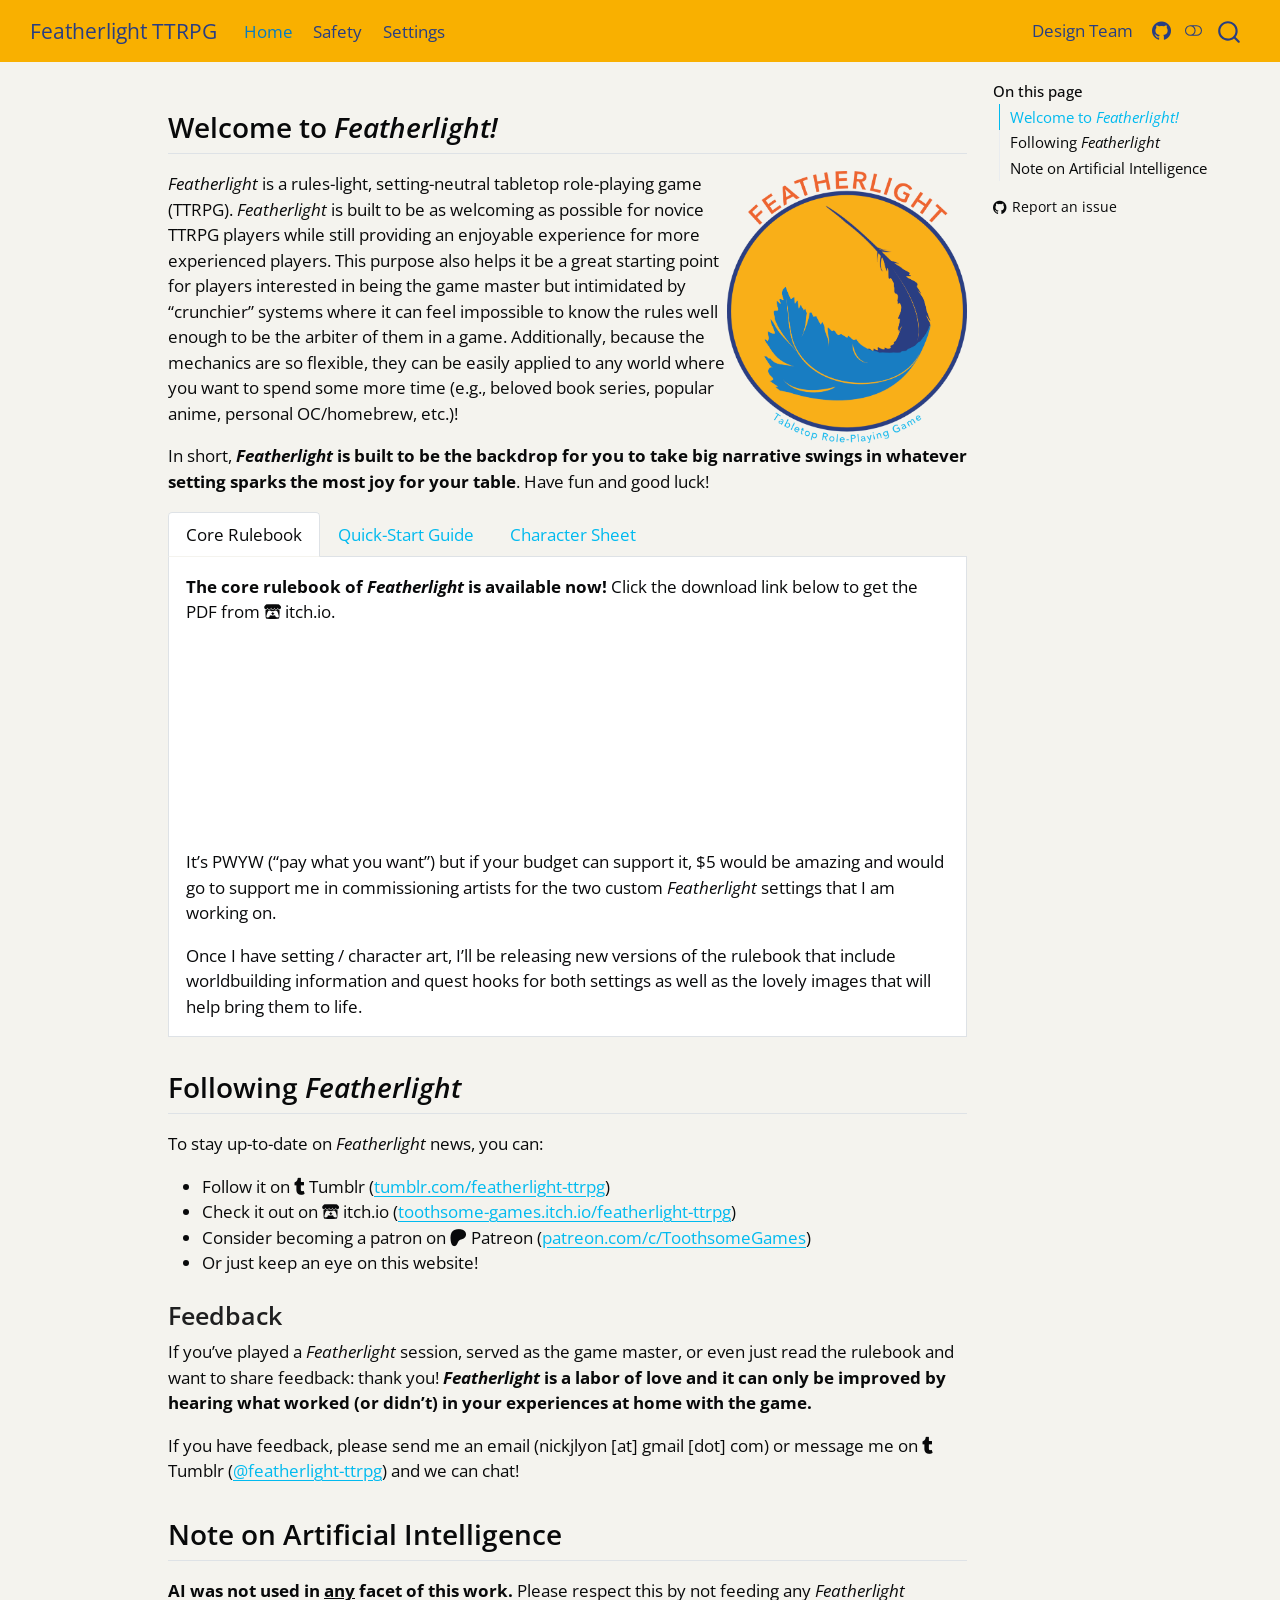
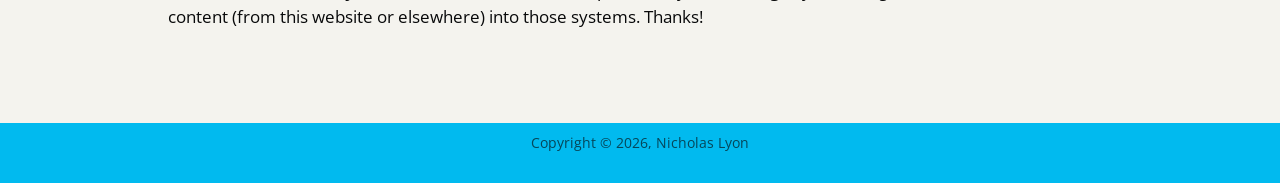
==== index.html @ b941f2b7 "Built site for gh-pages" ====
<!DOCTYPE html>
<html xmlns="http://www.w3.org/1999/xhtml" lang="en" xml:lang="en"><head>

<meta charset="utf-8">
<meta name="generator" content="quarto-1.9.37">

<meta name="viewport" content="width=device-width, initial-scale=1.0, user-scalable=yes">


<title>Featherlight TTRPG</title>
<style>
/* Default styles provided by pandoc.
** See https://pandoc.org/MANUAL.html#variables-for-html for config info.
*/
code{white-space: pre-wrap;}
span.smallcaps{font-variant: small-caps;}
div.columns{display: flex; gap: min(4vw, 1.5em);}
div.column{flex: auto; overflow-x: auto;}
div.hanging-indent{margin-left: 1.5em; text-indent: -1.5em;}
ul.task-list{list-style: none;}
ul.task-list li input[type="checkbox"] {
  width: 0.8em;
  margin: 0 0.8em 0.2em -1em; /* quarto-specific, see https://github.com/quarto-dev/quarto-cli/issues/4556 */ 
  vertical-align: middle;
}
</style>


<script src="site_libs/quarto-nav/quarto-nav.js"></script>
<script src="site_libs/quarto-nav/headroom.min.js"></script>
<script src="site_libs/clipboard/clipboard.min.js"></script>
<script src="site_libs/quarto-search/autocomplete.umd.js"></script>
<script src="site_libs/quarto-search/fuse.min.js"></script>
<script src="site_libs/quarto-search/quarto-search.js"></script>
<meta name="quarto:offset" content="./">
<link href="./images/logo_featherlight.png" rel="icon" type="image/png">
<script src="site_libs/quarto-html/quarto.js" type="module"></script>
<script src="site_libs/quarto-html/tabsets/tabsets.js" type="module"></script>
<script src="site_libs/quarto-html/popper.min.js"></script>
<script src="site_libs/quarto-html/tippy.umd.min.js"></script>
<script src="site_libs/quarto-html/anchor.min.js"></script>
<link href="site_libs/quarto-html/tippy.css" rel="stylesheet">
<link href="site_libs/quarto-html/quarto-syntax-highlighting-7f8f88aac4f3542376d5c11b86a4c14d.css" rel="stylesheet" class="quarto-color-scheme" id="quarto-text-highlighting-styles">
<link href="site_libs/quarto-html/quarto-syntax-highlighting-dark-d0ae9245876894da5ac7e18953ecc5cc.css" rel="stylesheet" class="quarto-color-scheme quarto-color-alternate" id="quarto-text-highlighting-styles">
<link href="site_libs/quarto-html/quarto-syntax-highlighting-7f8f88aac4f3542376d5c11b86a4c14d.css" rel="stylesheet" class="quarto-color-scheme-extra" id="quarto-text-highlighting-styles">
<script src="site_libs/bootstrap/bootstrap.min.js"></script>
<link href="site_libs/bootstrap/bootstrap-icons.css" rel="stylesheet">
<link href="site_libs/bootstrap/bootstrap-5a0710c5af94c091320d4d9fd3ab3e43.min.css" rel="stylesheet" append-hash="true" class="quarto-color-scheme" id="quarto-bootstrap" data-mode="light">
<link href="site_libs/bootstrap/bootstrap-dark-fc0821d8bf206d04e2e435b37a34f23f.min.css" rel="stylesheet" append-hash="true" class="quarto-color-scheme quarto-color-alternate" id="quarto-bootstrap" data-mode="dark">
<link href="site_libs/bootstrap/bootstrap-5a0710c5af94c091320d4d9fd3ab3e43.min.css" rel="stylesheet" append-hash="true" class="quarto-color-scheme-extra" id="quarto-bootstrap" data-mode="light">
<link href="site_libs/quarto-contrib/fontawesome6-1.2.0/all.min.css" rel="stylesheet">
<link href="site_libs/quarto-contrib/fontawesome6-1.2.0/latex-fontsize.css" rel="stylesheet">
<script id="quarto-search-options" type="application/json">{
  "location": "navbar",
  "copy-button": false,
  "collapse-after": 3,
  "panel-placement": "end",
  "type": "overlay",
  "limit": 50,
  "keyboard-shortcut": [
    "f",
    "/",
    "s"
  ],
  "show-item-context": false,
  "language": {
    "search-no-results-text": "No results",
    "search-matching-documents-text": "matching documents",
    "search-copy-link-title": "Copy link to search",
    "search-hide-matches-text": "Hide additional matches",
    "search-more-match-text": "more match in this document",
    "search-more-matches-text": "more matches in this document",
    "search-clear-button-title": "Clear",
    "search-text-placeholder": "",
    "search-detached-cancel-button-title": "Cancel",
    "search-submit-button-title": "Submit",
    "search-label": "Search"
  }
}</script>


</head>

<body class="nav-fixed quarto-light"><script id="quarto-html-before-body" type="application/javascript">
    const toggleBodyColorMode = (bsSheetEl) => {
      const mode = bsSheetEl.getAttribute("data-mode");
      const bodyEl = window.document.querySelector("body");
      if (mode === "dark") {
        bodyEl.classList.add("quarto-dark");
        bodyEl.classList.remove("quarto-light");
      } else {
        bodyEl.classList.add("quarto-light");
        bodyEl.classList.remove("quarto-dark");
      }
    }
    const toggleBodyColorPrimary = () => {
      const bsSheetEl = window.document.querySelector("link#quarto-bootstrap:not([rel=disabled-stylesheet])");
      if (bsSheetEl) {
        toggleBodyColorMode(bsSheetEl);
      }
    }
    const setColorSchemeToggle = (alternate) => {
      const toggles = window.document.querySelectorAll('.quarto-color-scheme-toggle');
      for (let i=0; i < toggles.length; i++) {
        const toggle = toggles[i];
        if (toggle) {
          if (alternate) {
            toggle.classList.add("alternate");
          } else {
            toggle.classList.remove("alternate");
          }
        }
      }
    };
    const toggleColorMode = (alternate) => {
      // Switch the stylesheets
      const primaryStylesheets = window.document.querySelectorAll('link.quarto-color-scheme:not(.quarto-color-alternate)');
      const alternateStylesheets = window.document.querySelectorAll('link.quarto-color-scheme.quarto-color-alternate');
      manageTransitions('#quarto-margin-sidebar .nav-link', false);
      if (alternate) {
        // note: dark is layered on light, we don't disable primary!
        enableStylesheet(alternateStylesheets);
        for (const sheetNode of alternateStylesheets) {
          if (sheetNode.id === "quarto-bootstrap") {
            toggleBodyColorMode(sheetNode);
          }
        }
      } else {
        disableStylesheet(alternateStylesheets);
        enableStylesheet(primaryStylesheets)
        toggleBodyColorPrimary();
      }
      manageTransitions('#quarto-margin-sidebar .nav-link', true);
      // Switch the toggles
      setColorSchemeToggle(alternate)
      // Hack to workaround the fact that safari doesn't
      // properly recolor the scrollbar when toggling (#1455)
      if (navigator.userAgent.indexOf('Safari') > 0 && navigator.userAgent.indexOf('Chrome') == -1) {
        manageTransitions("body", false);
        window.scrollTo(0, 1);
        setTimeout(() => {
          window.scrollTo(0, 0);
          manageTransitions("body", true);
        }, 40);
      }
    }
    const disableStylesheet = (stylesheets) => {
      for (let i=0; i < stylesheets.length; i++) {
        const stylesheet = stylesheets[i];
        stylesheet.rel = 'disabled-stylesheet';
      }
    }
    const enableStylesheet = (stylesheets) => {
      for (let i=0; i < stylesheets.length; i++) {
        const stylesheet = stylesheets[i];
        if(stylesheet.rel !== 'stylesheet') { // for Chrome, which will still FOUC without this check
          stylesheet.rel = 'stylesheet';
        }
      }
    }
    const manageTransitions = (selector, allowTransitions) => {
      const els = window.document.querySelectorAll(selector);
      for (let i=0; i < els.length; i++) {
        const el = els[i];
        if (allowTransitions) {
          el.classList.remove('notransition');
        } else {
          el.classList.add('notransition');
        }
      }
    }
    const isFileUrl = () => {
      return window.location.protocol === 'file:';
    }
    const hasAlternateSentinel = () => {
      let styleSentinel = getColorSchemeSentinel();
      if (styleSentinel !== null) {
        return styleSentinel === "alternate";
      } else {
        return false;
      }
    }
    const setStyleSentinel = (alternate) => {
      const value = alternate ? "alternate" : "default";
      if (!isFileUrl()) {
        window.localStorage.setItem("quarto-color-scheme", value);
      } else {
        localAlternateSentinel = value;
      }
    }
    const getColorSchemeSentinel = () => {
      if (!isFileUrl()) {
        const storageValue = window.localStorage.getItem("quarto-color-scheme");
        return storageValue != null ? storageValue : localAlternateSentinel;
      } else {
        return localAlternateSentinel;
      }
    }
    const toggleGiscusIfUsed = (isAlternate, darkModeDefault) => {
      const baseTheme = document.querySelector('#giscus-base-theme')?.value ?? 'light';
      const alternateTheme = document.querySelector('#giscus-alt-theme')?.value ?? 'dark';
      let newTheme = '';
      if(authorPrefersDark) {
        newTheme = isAlternate ? baseTheme : alternateTheme;
      } else {
        newTheme = isAlternate ? alternateTheme : baseTheme;
      }
      const changeGiscusTheme = () => {
        // From: https://github.com/giscus/giscus/issues/336
        const sendMessage = (message) => {
          const iframe = document.querySelector('iframe.giscus-frame');
          if (!iframe) return;
          iframe.contentWindow.postMessage({ giscus: message }, 'https://giscus.app');
        }
        sendMessage({
          setConfig: {
            theme: newTheme
          }
        });
      }
      const isGiscussLoaded = window.document.querySelector('iframe.giscus-frame') !== null;
      if (isGiscussLoaded) {
        changeGiscusTheme();
      }
    };
    const authorPrefersDark = false;
    const darkModeDefault = authorPrefersDark;
      document.querySelector('link#quarto-text-highlighting-styles.quarto-color-scheme-extra').rel = 'disabled-stylesheet';
      document.querySelector('link#quarto-bootstrap.quarto-color-scheme-extra').rel = 'disabled-stylesheet';
    let localAlternateSentinel = darkModeDefault ? 'alternate' : 'default';
    // Dark / light mode switch
    window.quartoToggleColorScheme = () => {
      // Read the current dark / light value
      let toAlternate = !hasAlternateSentinel();
      toggleColorMode(toAlternate);
      setStyleSentinel(toAlternate);
      toggleGiscusIfUsed(toAlternate, darkModeDefault);
      window.dispatchEvent(new Event('resize'));
    };
    // Switch to dark mode if need be
    if (hasAlternateSentinel()) {
      toggleColorMode(true);
    } else {
      toggleColorMode(false);
    }
  </script>

<div id="quarto-search-results"></div>
  <header id="quarto-header" class="headroom fixed-top">
    <nav class="navbar navbar-expand-lg " data-bs-theme="dark">
      <div class="navbar-container container-fluid">
      <div class="navbar-brand-container mx-auto">
    <a class="navbar-brand" href="./index.html">
    <span class="navbar-title">Featherlight TTRPG</span>
    </a>
  </div>
            <div id="quarto-search" class="" title="Search"></div>
          <button class="navbar-toggler" type="button" data-bs-toggle="collapse" data-bs-target="#navbarCollapse" aria-controls="navbarCollapse" role="menu" aria-expanded="false" aria-label="Toggle navigation" onclick="if (window.quartoToggleHeadroom) { window.quartoToggleHeadroom(); }">
  <span class="navbar-toggler-icon"></span>
</button>
          <div class="collapse navbar-collapse" id="navbarCollapse">
            <ul class="navbar-nav navbar-nav-scroll me-auto">
  <li class="nav-item">
    <a class="nav-link active" href="./index.html" aria-current="page"> 
<span class="menu-text">Home</span></a>
  </li>  
  <li class="nav-item">
    <a class="nav-link" href="./safety.html"> 
<span class="menu-text">Safety</span></a>
  </li>  
  <li class="nav-item">
    <a class="nav-link" href="./settings.html"> 
<span class="menu-text">Settings</span></a>
  </li>  
</ul>
            <ul class="navbar-nav navbar-nav-scroll ms-auto">
  <li class="nav-item">
    <a class="nav-link" href="./design-team.html"> 
<span class="menu-text">Design Team</span></a>
  </li>  
  <li class="nav-item compact">
    <a class="nav-link" href="https://github.com/toothsome-games/featherlight-ttrpg"> <i class="bi bi-github" role="img">
</i> 
<span class="menu-text"></span></a>
  </li>  
</ul>
          </div> <!-- /navcollapse -->
            <div class="quarto-navbar-tools">
  <a href="" class="quarto-color-scheme-toggle quarto-navigation-tool  px-1" onclick="window.quartoToggleColorScheme(); return false;" title="Toggle dark mode"><i class="bi"></i></a>
</div>
      </div> <!-- /container-fluid -->
    </nav>
</header>
<!-- content -->
<div id="quarto-content" class="quarto-container page-columns page-rows-contents page-layout-article page-navbar">
<!-- sidebar -->
<!-- margin-sidebar -->
    <div id="quarto-margin-sidebar" class="sidebar margin-sidebar">
        <nav id="TOC" role="doc-toc" class="toc-active">
    <h2 id="toc-title">On this page</h2>
   
  <ul>
  <li><a href="#welcome-to-featherlight" id="toc-welcome-to-featherlight" class="nav-link active" data-scroll-target="#welcome-to-featherlight">Welcome to <em>Featherlight!</em></a></li>
  <li><a href="#following-featherlight" id="toc-following-featherlight" class="nav-link" data-scroll-target="#following-featherlight">Following <em>Featherlight</em></a>
  <ul class="collapse">
  <li><a href="#feedback" id="toc-feedback" class="nav-link" data-scroll-target="#feedback">Feedback</a></li>
  </ul></li>
  <li><a href="#note-on-artificial-intelligence" id="toc-note-on-artificial-intelligence" class="nav-link" data-scroll-target="#note-on-artificial-intelligence">Note on Artificial Intelligence</a></li>
  </ul>
<div class="toc-actions"><ul><li><a href="https://github.com/toothsome-games/featherlight-ttrpg/issues/new" class="toc-action"><i class="bi bi-github"></i>Report an issue</a></li></ul></div></nav>
    </div>
<!-- main -->
<main class="content" id="quarto-document-content"><header id="title-block-header" class="quarto-title-block"></header>





<section id="welcome-to-featherlight" class="level2">
<h2 class="anchored" data-anchor-id="welcome-to-featherlight">Welcome to <em>Featherlight!</em></h2>
<p><img src="images/logo_featherlight-text.png" alt="Featherlight logo--a stylized blue feather on an orange background" width="30%" align="right"></p>
<p><em>Featherlight</em> is a rules-light, setting-neutral tabletop role-playing game (TTRPG). <em>Featherlight</em> is built to be as welcoming as possible for novice TTRPG players while still providing an enjoyable experience for more experienced players. This purpose also helps it be a great starting point for players interested in being the game master but intimidated by “crunchier” systems where it can feel impossible to know the rules well enough to be the arbiter of them in a game. Additionally, because the mechanics are so flexible, they can be easily applied to any world where you want to spend some more time (e.g., beloved book series, popular anime, personal OC/homebrew, etc.)!</p>
<p>In short, <strong><em>Featherlight</em> is built to be the backdrop for you to take big narrative swings in whatever setting sparks the most joy for your table</strong>. Have fun and good luck!</p>
<div class="tabset-margin-container"></div><div class="panel-tabset">
<ul class="nav nav-tabs" role="tablist"><li class="nav-item" role="presentation"><a class="nav-link active" id="tabset-1-1-tab" data-bs-toggle="tab" data-bs-target="#tabset-1-1" role="tab" aria-controls="tabset-1-1" aria-selected="true" href="">Core Rulebook</a></li><li class="nav-item" role="presentation"><a class="nav-link" id="tabset-1-2-tab" data-bs-toggle="tab" data-bs-target="#tabset-1-2" role="tab" aria-controls="tabset-1-2" aria-selected="false" href="">Quick-Start Guide</a></li><li class="nav-item" role="presentation"><a class="nav-link" id="tabset-1-3-tab" data-bs-toggle="tab" data-bs-target="#tabset-1-3" role="tab" aria-controls="tabset-1-3" aria-selected="false" href="">Character Sheet</a></li></ul>
<div class="tab-content">
<div id="tabset-1-1" class="tab-pane active" role="tabpanel" aria-labelledby="tabset-1-1-tab">
<p><strong>The core rulebook of <em>Featherlight</em> is available now!</strong> Click the download link below to get the PDF from <i class="fa-brands fa-itch-io" aria-label="itch-io"></i> itch.io.</p>
<p align="center">
<iframe frameborder="0" src="https://itch.io/embed/3873197?linkback=true&amp;link_color=077DC2&amp;border_color=283E82" width="600" height="167">
<a href="https://toothsome-games.itch.io/featherlight-ttrpg">Featherlight Rulebook by Toothsome Games</a>
</iframe>
</p>
<p>It’s PWYW (“pay what you want”) but if your budget can support it, $5 would be amazing and would go to support me in commissioning artists for the two custom <em>Featherlight</em> settings that I am working on.</p>
<p>Once I have setting / character art, I’ll be releasing new versions of the rulebook that include worldbuilding information and quest hooks for both settings as well as the lovely images that will help bring them to life.</p>
</div>
<div id="tabset-1-2" class="tab-pane" role="tabpanel" aria-labelledby="tabset-1-2-tab">
<p>A one-page, ‘quick-start’ guide to Featherlight is also available on <i class="fa-brands fa-itch-io" aria-label="itch-io"></i> itch.io. Check it out for an at-a-glance overview of the fundamental mechanics of Featherlight!</p>
<p align="center">
<iframe frameborder="0" src="https://itch.io/embed/4561528?linkback=true&amp;link_color=077DC2&amp;border_color=283E82" width="600" height="167">
<a href="https://toothsome-games.itch.io/featherlight-quickstart">Featherlight Quick-Start Guide by Toothsome Games</a>
</iframe>
</p>
<p>Just like the rulebook, this guide is PWYW, but if you can afford $2, that would be awesome and–again, just like the rulebook–would go to support the art I’m commissioning for custom Featherlight settings and quest hooks.</p>
<p>If you like what you see in this guide, consider checking out the full rulebook for useful graphics, more description, and tips for those interested in running a Featherlight game at their table!</p>
</div>
<div id="tabset-1-3" class="tab-pane" role="tabpanel" aria-labelledby="tabset-1-3-tab">
<p>You can use any piece of scratch paper as a character sheet for <em>Featherlight</em> but if you’d prefer a more formal character sheet, download one <a href="https://github.com/toothsome-games/featherlight-ttrpg/blob/main/resources/featherlight_character-sheet.png">here</a>. The download icon (<i class="fa-solid fa-download" aria-label="download"></i>) is just above the top right corner of the image.</p>
<p>If you print this at home, do two sheets per standard piece of paper because the sheet is designed to be the size of a postcard (4x6”) so two should fit nicely on a 8.5x11” piece of paper.</p>
</div>
</div>
</div>
</section>
<section id="following-featherlight" class="level2">
<h2 class="anchored" data-anchor-id="following-featherlight">Following <em>Featherlight</em></h2>
<p>To stay up-to-date on <em>Featherlight</em> news, you can:</p>
<ul>
<li>Follow it on <i class="fa-brands fa-tumblr" aria-label="tumblr"></i> Tumblr (<a href="https://www.tumblr.com/featherlight-ttrpg">tumblr.com/featherlight-ttrpg</a>)</li>
<li>Check it out on <i class="fa-brands fa-itch-io" aria-label="itch-io"></i> itch.io (<a href="https://toothsome-games.itch.io/featherlight-ttrpg">toothsome-games.itch.io/featherlight-ttrpg</a>)</li>
<li>Consider becoming a patron on <i class="fa-brands fa-patreon" aria-label="patreon"></i> Patreon (<a href="https://www.patreon.com/c/ToothsomeGames">patreon.com/c/ToothsomeGames</a>)</li>
<li>Or just keep an eye on this website!</li>
</ul>
<section id="feedback" class="level3">
<h3 class="anchored" data-anchor-id="feedback">Feedback</h3>
<p>If you’ve played a <em>Featherlight</em> session, served as the game master, or even just read the rulebook and want to share feedback: thank you! <strong><em>Featherlight</em> is a labor of love and it can only be improved by hearing what worked (or didn’t) in your experiences at home with the game.</strong></p>
<p>If you have feedback, please send me an email (nickjlyon [at] gmail [dot] com) or message me on <i class="fa-brands fa-tumblr" aria-label="tumblr"></i> Tumblr (<a href="https://www.tumblr.com/featherlight-ttrpg">@featherlight-ttrpg</a>) and we can chat!</p>
</section>
</section>
<section id="note-on-artificial-intelligence" class="level2">
<h2 class="anchored" data-anchor-id="note-on-artificial-intelligence">Note on Artificial Intelligence</h2>
<p><strong>AI was not used in <u>any</u> facet of this work.</strong> Please respect this by not feeding any <em>Featherlight</em> content (from this website or elsewhere) into those systems. Thanks!</p>


</section>

</main> <!-- /main -->
<script id="quarto-html-after-body" type="application/javascript">
  window.document.addEventListener("DOMContentLoaded", function (event) {
    // Ensure there is a toggle, if there isn't float one in the top right
    if (window.document.querySelector('.quarto-color-scheme-toggle') === null) {
      const a = window.document.createElement('a');
      a.classList.add('top-right');
      a.classList.add('quarto-color-scheme-toggle');
      a.href = "";
      a.onclick = function() { try { window.quartoToggleColorScheme(); } catch {} return false; };
      const i = window.document.createElement("i");
      i.classList.add('bi');
      a.appendChild(i);
      window.document.body.appendChild(a);
    }
    setColorSchemeToggle(hasAlternateSentinel())
    const icon = "";
    const anchorJS = new window.AnchorJS();
    anchorJS.options = {
      placement: 'right',
      icon: icon
    };
    anchorJS.add('.anchored');
    const isCodeAnnotation = (el) => {
      for (const clz of el.classList) {
        if (clz.startsWith('code-annotation-')) {                     
          return true;
        }
      }
      return false;
    }
    const onCopySuccess = function(e) {
      // button target
      const button = e.trigger;
      // don't keep focus
      button.blur();
      // flash "checked"
      button.classList.add('code-copy-button-checked');
      var currentTitle = button.getAttribute("title");
      button.setAttribute("title", "Copied!");
      let tooltip;
      if (window.bootstrap) {
        button.setAttribute("data-bs-toggle", "tooltip");
        button.setAttribute("data-bs-placement", "left");
        button.setAttribute("data-bs-title", "Copied!");
        tooltip = new bootstrap.Tooltip(button, 
          { trigger: "manual", 
            customClass: "code-copy-button-tooltip",
            offset: [0, -8]});
        tooltip.show();    
      }
      setTimeout(function() {
        if (tooltip) {
          tooltip.hide();
          button.removeAttribute("data-bs-title");
          button.removeAttribute("data-bs-toggle");
          button.removeAttribute("data-bs-placement");
        }
        button.setAttribute("title", currentTitle);
        button.classList.remove('code-copy-button-checked');
      }, 1000);
      // clear code selection
      e.clearSelection();
    }
    const getTextToCopy = function(trigger) {
      const outerScaffold = trigger.parentElement.cloneNode(true);
      const codeEl = outerScaffold.querySelector('code');
      for (const childEl of codeEl.children) {
        if (isCodeAnnotation(childEl)) {
          childEl.remove();
        }
      }
      return codeEl.innerText;
    }
    const clipboard = new window.ClipboardJS('.code-copy-button:not([data-in-quarto-modal])', {
      text: getTextToCopy
    });
    clipboard.on('success', onCopySuccess);
    if (window.document.getElementById('quarto-embedded-source-code-modal')) {
      const clipboardModal = new window.ClipboardJS('.code-copy-button[data-in-quarto-modal]', {
        text: getTextToCopy,
        container: window.document.getElementById('quarto-embedded-source-code-modal')
      });
      clipboardModal.on('success', onCopySuccess);
    }
      var localhostRegex = new RegExp(/^(?:http|https):\/\/localhost\:?[0-9]*\//);
      var mailtoRegex = new RegExp(/^mailto:/);
        var filterRegex = new RegExp("https:\/\/toothsome-games\.github\.io\/featherlight-ttrpg\/");
      var isInternal = (href) => {
          return filterRegex.test(href) || localhostRegex.test(href) || mailtoRegex.test(href);
      }
      // Inspect non-navigation links and adorn them if external
     var links = window.document.querySelectorAll('a[href]:not(.nav-link):not(.navbar-brand):not(.toc-action):not(.sidebar-link):not(.sidebar-item-toggle):not(.pagination-link):not(.no-external):not([aria-hidden]):not(.dropdown-item):not(.quarto-navigation-tool):not(.about-link)');
      for (var i=0; i<links.length; i++) {
        const link = links[i];
        if (!isInternal(link.href)) {
          // undo the damage that might have been done by quarto-nav.js in the case of
          // links that we want to consider external
          if (link.dataset.originalHref !== undefined) {
            link.href = link.dataset.originalHref;
          }
            // target, if specified
            link.setAttribute("target", "_blank");
            if (link.getAttribute("rel") === null) {
              link.setAttribute("rel", "noopener");
            }
        }
      }
    function tippyHover(el, contentFn, onTriggerFn, onUntriggerFn) {
      const config = {
        allowHTML: true,
        maxWidth: 500,
        delay: 100,
        arrow: false,
        appendTo: function(el) {
            return el.parentElement;
        },
        interactive: true,
        interactiveBorder: 10,
        theme: 'quarto',
        placement: 'bottom-start',
      };
      if (contentFn) {
        config.content = contentFn;
      }
      if (onTriggerFn) {
        config.onTrigger = onTriggerFn;
      }
      if (onUntriggerFn) {
        config.onUntrigger = onUntriggerFn;
      }
      window.tippy(el, config); 
    }
    const noterefs = window.document.querySelectorAll('a[role="doc-noteref"]');
    for (var i=0; i<noterefs.length; i++) {
      const ref = noterefs[i];
      tippyHover(ref, function() {
        // use id or data attribute instead here
        let href = ref.getAttribute('data-footnote-href') || ref.getAttribute('href');
        try { href = new URL(href).hash; } catch {}
        const id = href.replace(/^#\/?/, "");
        const note = window.document.getElementById(id);
        if (note) {
          return note.innerHTML;
        } else {
          return "";
        }
      });
    }
    const xrefs = window.document.querySelectorAll('a.quarto-xref');
    const processXRef = (id, note) => {
      // Strip column container classes
      const stripColumnClz = (el) => {
        el.classList.remove("page-full", "page-columns");
        if (el.children) {
          for (const child of el.children) {
            stripColumnClz(child);
          }
        }
      }
      stripColumnClz(note)
      if (id === null || id.startsWith('sec-')) {
        // Special case sections, only their first couple elements
        const container = document.createElement("div");
        if (note.children && note.children.length > 2) {
          container.appendChild(note.children[0].cloneNode(true));
          for (let i = 1; i < note.children.length; i++) {
            const child = note.children[i];
            if (child.tagName === "P" && child.innerText === "") {
              continue;
            } else {
              container.appendChild(child.cloneNode(true));
              break;
            }
          }
          if (window.Quarto?.typesetMath) {
            window.Quarto.typesetMath(container);
          }
          return container.innerHTML
        } else {
          if (window.Quarto?.typesetMath) {
            window.Quarto.typesetMath(note);
          }
          return note.innerHTML;
        }
      } else {
        // Remove any anchor links if they are present
        const anchorLink = note.querySelector('a.anchorjs-link');
        if (anchorLink) {
          anchorLink.remove();
        }
        if (window.Quarto?.typesetMath) {
          window.Quarto.typesetMath(note);
        }
        if (note.classList.contains("callout")) {
          return note.outerHTML;
        } else {
          return note.innerHTML;
        }
      }
    }
    for (var i=0; i<xrefs.length; i++) {
      const xref = xrefs[i];
      tippyHover(xref, undefined, function(instance) {
        instance.disable();
        let url = xref.getAttribute('href');
        let hash = undefined; 
        if (url.startsWith('#')) {
          hash = url;
        } else {
          try { hash = new URL(url).hash; } catch {}
        }
        if (hash) {
          const id = hash.replace(/^#\/?/, "");
          const note = window.document.getElementById(id);
          if (note !== null) {
            try {
              const html = processXRef(id, note.cloneNode(true));
              instance.setContent(html);
            } finally {
              instance.enable();
              instance.show();
            }
          } else {
            // See if we can fetch this
            fetch(url.split('#')[0])
            .then(res => res.text())
            .then(html => {
              const parser = new DOMParser();
              const htmlDoc = parser.parseFromString(html, "text/html");
              const note = htmlDoc.getElementById(id);
              if (note !== null) {
                const html = processXRef(id, note);
                instance.setContent(html);
              } 
            }).finally(() => {
              instance.enable();
              instance.show();
            });
          }
        } else {
          // See if we can fetch a full url (with no hash to target)
          // This is a special case and we should probably do some content thinning / targeting
          fetch(url)
          .then(res => res.text())
          .then(html => {
            const parser = new DOMParser();
            const htmlDoc = parser.parseFromString(html, "text/html");
            const note = htmlDoc.querySelector('main.content');
            if (note !== null) {
              // This should only happen for chapter cross references
              // (since there is no id in the URL)
              // remove the first header
              if (note.children.length > 0 && note.children[0].tagName === "HEADER") {
                note.children[0].remove();
              }
              const html = processXRef(null, note);
              instance.setContent(html);
            } 
          }).finally(() => {
            instance.enable();
            instance.show();
          });
        }
      }, function(instance) {
      });
    }
        let selectedAnnoteEl;
        const selectorForAnnotation = ( cell, annotation) => {
          let cellAttr = 'data-code-cell="' + cell + '"';
          let lineAttr = 'data-code-annotation="' +  annotation + '"';
          const selector = 'span[' + cellAttr + '][' + lineAttr + ']';
          return selector;
        }
        const selectCodeLines = (annoteEl) => {
          const doc = window.document;
          const targetCell = annoteEl.getAttribute("data-target-cell");
          const targetAnnotation = annoteEl.getAttribute("data-target-annotation");
          const annoteSpan = window.document.querySelector(selectorForAnnotation(targetCell, targetAnnotation));
          const lines = annoteSpan.getAttribute("data-code-lines").split(",");
          const lineIds = lines.map((line) => {
            return targetCell + "-" + line;
          })
          let top = null;
          let height = null;
          let parent = null;
          if (lineIds.length > 0) {
              //compute the position of the single el (top and bottom and make a div)
              const el = window.document.getElementById(lineIds[0]);
              top = el.offsetTop;
              height = el.offsetHeight;
              parent = el.parentElement.parentElement;
            if (lineIds.length > 1) {
              const lastEl = window.document.getElementById(lineIds[lineIds.length - 1]);
              const bottom = lastEl.offsetTop + lastEl.offsetHeight;
              height = bottom - top;
            }
            if (top !== null && height !== null && parent !== null) {
              // cook up a div (if necessary) and position it 
              let div = window.document.getElementById("code-annotation-line-highlight");
              if (div === null) {
                div = window.document.createElement("div");
                div.setAttribute("id", "code-annotation-line-highlight");
                div.style.position = 'absolute';
                parent.appendChild(div);
              }
              div.style.top = top - 2 + "px";
              div.style.height = height + 4 + "px";
              div.style.left = 0;
              let gutterDiv = window.document.getElementById("code-annotation-line-highlight-gutter");
              if (gutterDiv === null) {
                gutterDiv = window.document.createElement("div");
                gutterDiv.setAttribute("id", "code-annotation-line-highlight-gutter");
                gutterDiv.style.position = 'absolute';
                const codeCell = window.document.getElementById(targetCell);
                const gutter = codeCell.querySelector('.code-annotation-gutter');
                gutter.appendChild(gutterDiv);
              }
              gutterDiv.style.top = top - 2 + "px";
              gutterDiv.style.height = height + 4 + "px";
            }
            selectedAnnoteEl = annoteEl;
          }
        };
        const unselectCodeLines = () => {
          const elementsIds = ["code-annotation-line-highlight", "code-annotation-line-highlight-gutter"];
          elementsIds.forEach((elId) => {
            const div = window.document.getElementById(elId);
            if (div) {
              div.remove();
            }
          });
          selectedAnnoteEl = undefined;
        };
          // Handle positioning of the toggle
      window.addEventListener(
        "resize",
        throttle(() => {
          elRect = undefined;
          if (selectedAnnoteEl) {
            selectCodeLines(selectedAnnoteEl);
          }
        }, 10)
      );
      function throttle(fn, ms) {
      let throttle = false;
      let timer;
        return (...args) => {
          if(!throttle) { // first call gets through
              fn.apply(this, args);
              throttle = true;
          } else { // all the others get throttled
              if(timer) clearTimeout(timer); // cancel #2
              timer = setTimeout(() => {
                fn.apply(this, args);
                timer = throttle = false;
              }, ms);
          }
        };
      }
        // Attach click handler to the DT
        const annoteDls = window.document.querySelectorAll('dt[data-target-cell]');
        for (const annoteDlNode of annoteDls) {
          annoteDlNode.addEventListener('click', (event) => {
            const clickedEl = event.target;
            if (clickedEl !== selectedAnnoteEl) {
              unselectCodeLines();
              const activeEl = window.document.querySelector('dt[data-target-cell].code-annotation-active');
              if (activeEl) {
                activeEl.classList.remove('code-annotation-active');
              }
              selectCodeLines(clickedEl);
              clickedEl.classList.add('code-annotation-active');
            } else {
              // Unselect the line
              unselectCodeLines();
              clickedEl.classList.remove('code-annotation-active');
            }
          });
        }
    const findCites = (el) => {
      const parentEl = el.parentElement;
      if (parentEl) {
        const cites = parentEl.dataset.cites;
        if (cites) {
          return {
            el,
            cites: cites.split(' ')
          };
        } else {
          return findCites(el.parentElement)
        }
      } else {
        return undefined;
      }
    };
    var bibliorefs = window.document.querySelectorAll('a[role="doc-biblioref"]');
    for (var i=0; i<bibliorefs.length; i++) {
      const ref = bibliorefs[i];
      const citeInfo = findCites(ref);
      if (citeInfo) {
        tippyHover(citeInfo.el, function() {
          var popup = window.document.createElement('div');
          citeInfo.cites.forEach(function(cite) {
            var citeDiv = window.document.createElement('div');
            citeDiv.classList.add('hanging-indent');
            citeDiv.classList.add('csl-entry');
            var biblioDiv = window.document.getElementById('ref-' + cite);
            if (biblioDiv) {
              citeDiv.innerHTML = biblioDiv.innerHTML;
            }
            popup.appendChild(citeDiv);
          });
          return popup.innerHTML;
        });
      }
    }
  });
  </script>
</div> <!-- /content -->
<footer class="footer">
  <div class="nav-footer">
    <div class="nav-footer-left">
      &nbsp;
    </div>   
    <div class="nav-footer-center">
<p>Copyright © 2026, Nicholas Lyon</p>
<div class="toc-actions d-sm-block d-md-none"><ul><li><a href="https://github.com/toothsome-games/featherlight-ttrpg/issues/new" class="toc-action"><i class="bi bi-github"></i>Report an issue</a></li></ul></div></div>
    <div class="nav-footer-right">
      &nbsp;
    </div>
  </div>
</footer>




</body></html>
---- site_libs/quarto-html/tippy.css ----
.tippy-box[data-animation=fade][data-state=hidden]{opacity:0}[data-tippy-root]{max-width:calc(100vw - 10px)}.tippy-box{position:relative;background-color:#333;color:#fff;border-radius:4px;font-size:14px;line-height:1.4;white-space:normal;outline:0;transition-property:transform,visibility,opacity}.tippy-box[data-placement^=top]>.tippy-arrow{bottom:0}.tippy-box[data-placement^=top]>.tippy-arrow:before{bottom:-7px;left:0;border-width:8px 8px 0;border-top-color:initial;transform-origin:center top}.tippy-box[data-placement^=bottom]>.tippy-arrow{top:0}.tippy-box[data-placement^=bottom]>.tippy-arrow:before{top:-7px;left:0;border-width:0 8px 8px;border-bottom-color:initial;transform-origin:center bottom}.tippy-box[data-placement^=left]>.tippy-arrow{right:0}.tippy-box[data-placement^=left]>.tippy-arrow:before{border-width:8px 0 8px 8px;border-left-color:initial;right:-7px;transform-origin:center left}.tippy-box[data-placement^=right]>.tippy-arrow{left:0}.tippy-box[data-placement^=right]>.tippy-arrow:before{left:-7px;border-width:8px 8px 8px 0;border-right-color:initial;transform-origin:center right}.tippy-box[data-inertia][data-state=visible]{transition-timing-function:cubic-bezier(.54,1.5,.38,1.11)}.tippy-arrow{width:16px;height:16px;color:#333}.tippy-arrow:before{content:"";position:absolute;border-color:transparent;border-style:solid}.tippy-content{position:relative;padding:5px 9px;z-index:1}
---- site_libs/quarto-html/quarto-syntax-highlighting-7f8f88aac4f3542376d5c11b86a4c14d.css ----
/* quarto syntax highlight colors */
:root {
  --quarto-hl-ot-color: #003B4F;
  --quarto-hl-at-color: #657422;
  --quarto-hl-ss-color: #20794D;
  --quarto-hl-an-color: #5E5E5E;
  --quarto-hl-fu-color: #4758AB;
  --quarto-hl-st-color: #20794D;
  --quarto-hl-cf-color: #003B4F;
  --quarto-hl-op-color: #5E5E5E;
  --quarto-hl-er-color: #AD0000;
  --quarto-hl-bn-color: #AD0000;
  --quarto-hl-al-color: #AD0000;
  --quarto-hl-va-color: #111111;
  --quarto-hl-bu-color: inherit;
  --quarto-hl-ex-color: inherit;
  --quarto-hl-pp-color: #AD0000;
  --quarto-hl-in-color: #5E5E5E;
  --quarto-hl-vs-color: #20794D;
  --quarto-hl-wa-color: #5E5E5E;
  --quarto-hl-do-color: #5E5E5E;
  --quarto-hl-im-color: #00769E;
  --quarto-hl-ch-color: #20794D;
  --quarto-hl-dt-color: #AD0000;
  --quarto-hl-fl-color: #AD0000;
  --quarto-hl-co-color: #5E5E5E;
  --quarto-hl-cv-color: #5E5E5E;
  --quarto-hl-cn-color: #8f5902;
  --quarto-hl-sc-color: #5E5E5E;
  --quarto-hl-dv-color: #AD0000;
  --quarto-hl-kw-color: #003B4F;
}

/* other quarto variables */
:root {
  --quarto-font-monospace: SFMono-Regular, Menlo, Monaco, Consolas, "Liberation Mono", "Courier New", monospace;
}

/* syntax highlight based on Pandoc's rules */
pre > code.sourceCode > span {
  color: #003B4F;
}

code.sourceCode > span {
  color: #003B4F;
}

div.sourceCode,
div.sourceCode pre.sourceCode {
  color: #003B4F;
}

/* Normal */
code span {
  color: #003B4F;
}

/* Alert */
code span.al {
  color: #AD0000;
  font-style: inherit;
}

/* Annotation */
code span.an {
  color: #5E5E5E;
  font-style: inherit;
}

/* Attribute */
code span.at {
  color: #657422;
  font-style: inherit;
}

/* BaseN */
code span.bn {
  color: #AD0000;
  font-style: inherit;
}

/* BuiltIn */
code span.bu {
  font-style: inherit;
}

/* ControlFlow */
code span.cf {
  color: #003B4F;
  font-weight: bold;
  font-style: inherit;
}

/* Char */
code span.ch {
  color: #20794D;
  font-style: inherit;
}

/* Constant */
code span.cn {
  color: #8f5902;
  font-style: inherit;
}

/* Comment */
code span.co {
  color: #5E5E5E;
  font-style: inherit;
}

/* CommentVar */
code span.cv {
  color: #5E5E5E;
  font-style: italic;
}

/* Documentation */
code span.do {
  color: #5E5E5E;
  font-style: italic;
}

/* DataType */
code span.dt {
  color: #AD0000;
  font-style: inherit;
}

/* DecVal */
code span.dv {
  color: #AD0000;
  font-style: inherit;
}

/* Error */
code span.er {
  color: #AD0000;
  font-style: inherit;
}

/* Extension */
code span.ex {
  font-style: inherit;
}

/* Float */
code span.fl {
  color: #AD0000;
  font-style: inherit;
}

/* Function */
code span.fu {
  color: #4758AB;
  font-style: inherit;
}

/* Import */
code span.im {
  color: #00769E;
  font-style: inherit;
}

/* Information */
code span.in {
  color: #5E5E5E;
  font-style: inherit;
}

/* Keyword */
code span.kw {
  color: #003B4F;
  font-weight: bold;
  font-style: inherit;
}

/* Operator */
code span.op {
  color: #5E5E5E;
  font-style: inherit;
}

/* Other */
code span.ot {
  color: #003B4F;
  font-style: inherit;
}

/* Preprocessor */
code span.pp {
  color: #AD0000;
  font-style: inherit;
}

/* SpecialChar */
code span.sc {
  color: #5E5E5E;
  font-style: inherit;
}

/* SpecialString */
code span.ss {
  color: #20794D;
  font-style: inherit;
}

/* String */
code span.st {
  color: #20794D;
  font-style: inherit;
}

/* Variable */
code span.va {
  color: #111111;
  font-style: inherit;
}

/* VerbatimString */
code span.vs {
  color: #20794D;
  font-style: inherit;
}

/* Warning */
code span.wa {
  color: #5E5E5E;
  font-style: italic;
}

.prevent-inlining {
  content: "</";
}

/*# sourceMappingURL=789ad8cd35626ba772517505b42a116e.css.map */
---- site_libs/quarto-html/quarto-syntax-highlighting-dark-d0ae9245876894da5ac7e18953ecc5cc.css ----
/* quarto syntax highlight colors */
:root {
  --quarto-hl-al-color: #f07178;
  --quarto-hl-an-color: #d4d0ab;
  --quarto-hl-at-color: #00e0e0;
  --quarto-hl-bn-color: #d4d0ab;
  --quarto-hl-bu-color: #abe338;
  --quarto-hl-ch-color: #abe338;
  --quarto-hl-co-color: #f8f8f2;
  --quarto-hl-cv-color: #ffd700;
  --quarto-hl-cn-color: #ffd700;
  --quarto-hl-cf-color: #ffa07a;
  --quarto-hl-dt-color: #ffa07a;
  --quarto-hl-dv-color: #d4d0ab;
  --quarto-hl-do-color: #f8f8f2;
  --quarto-hl-er-color: #f07178;
  --quarto-hl-ex-color: #00e0e0;
  --quarto-hl-fl-color: #d4d0ab;
  --quarto-hl-fu-color: #ffa07a;
  --quarto-hl-im-color: #abe338;
  --quarto-hl-in-color: #d4d0ab;
  --quarto-hl-kw-color: #ffa07a;
  --quarto-hl-op-color: #ffa07a;
  --quarto-hl-ot-color: #00e0e0;
  --quarto-hl-pp-color: #dcc6e0;
  --quarto-hl-re-color: #00e0e0;
  --quarto-hl-sc-color: #abe338;
  --quarto-hl-ss-color: #abe338;
  --quarto-hl-st-color: #abe338;
  --quarto-hl-va-color: #00e0e0;
  --quarto-hl-vs-color: #abe338;
  --quarto-hl-wa-color: #dcc6e0;
}

/* other quarto variables */
:root {
  --quarto-font-monospace: SFMono-Regular, Menlo, Monaco, Consolas, "Liberation Mono", "Courier New", monospace;
}

/* syntax highlight based on Pandoc's rules */
pre > code.sourceCode > span {
  color: #f8f8f2;
}

code.sourceCode > span {
  color: #f8f8f2;
}

div.sourceCode,
div.sourceCode pre.sourceCode {
  color: #f8f8f2;
}

/* Normal */
code span {
  color: #f8f8f2;
}

/* Alert */
code span.al {
  color: #f07178;
}

/* Annotation */
code span.an {
  color: #d4d0ab;
}

/* Attribute */
code span.at {
  color: #00e0e0;
}

/* BaseN */
code span.bn {
  color: #d4d0ab;
}

/* BuiltIn */
code span.bu {
  color: #abe338;
}

/* ControlFlow */
code span.cf {
  font-weight: bold;
  color: #ffa07a;
}

/* Char */
code span.ch {
  color: #abe338;
}

/* Constant */
code span.cn {
  color: #ffd700;
}

/* Comment */
code span.co {
  font-style: italic;
  color: #f8f8f2;
}

/* CommentVar */
code span.cv {
  color: #ffd700;
}

/* Documentation */
code span.do {
  color: #f8f8f2;
}

/* DataType */
code span.dt {
  color: #ffa07a;
}

/* DecVal */
code span.dv {
  color: #d4d0ab;
}

/* Error */
code span.er {
  color: #f07178;
  text-decoration: underline;
}

/* Extension */
code span.ex {
  font-weight: bold;
  color: #00e0e0;
}

/* Float */
code span.fl {
  color: #d4d0ab;
}

/* Function */
code span.fu {
  color: #ffa07a;
}

/* Import */
code span.im {
  color: #abe338;
}

/* Information */
code span.in {
  color: #d4d0ab;
}

/* Keyword */
code span.kw {
  font-weight: bold;
  color: #ffa07a;
}

/* Operator */
code span.op {
  color: #ffa07a;
}

/* Other */
code span.ot {
  color: #00e0e0;
}

/* Preprocessor */
code span.pp {
  color: #dcc6e0;
}

/* RegionMarker */
code span.re {
  background-color: #f8f8f2;
  color: #00e0e0;
}

/* SpecialChar */
code span.sc {
  color: #abe338;
}

/* SpecialString */
code span.ss {
  color: #abe338;
}

/* String */
code span.st {
  color: #abe338;
}

/* Variable */
code span.va {
  color: #00e0e0;
}

/* VerbatimString */
code span.vs {
  color: #abe338;
}

/* Warning */
code span.wa {
  color: #dcc6e0;
}

.prevent-inlining {
  content: "</";
}

/*# sourceMappingURL=e2dac9153eaf3c552d5043f9565d03d7.css.map */
---- site_libs/quarto-html/quarto-syntax-highlighting-7f8f88aac4f3542376d5c11b86a4c14d.css ----
/* quarto syntax highlight colors */
:root {
  --quarto-hl-ot-color: #003B4F;
  --quarto-hl-at-color: #657422;
  --quarto-hl-ss-color: #20794D;
  --quarto-hl-an-color: #5E5E5E;
  --quarto-hl-fu-color: #4758AB;
  --quarto-hl-st-color: #20794D;
  --quarto-hl-cf-color: #003B4F;
  --quarto-hl-op-color: #5E5E5E;
  --quarto-hl-er-color: #AD0000;
  --quarto-hl-bn-color: #AD0000;
  --quarto-hl-al-color: #AD0000;
  --quarto-hl-va-color: #111111;
  --quarto-hl-bu-color: inherit;
  --quarto-hl-ex-color: inherit;
  --quarto-hl-pp-color: #AD0000;
  --quarto-hl-in-color: #5E5E5E;
  --quarto-hl-vs-color: #20794D;
  --quarto-hl-wa-color: #5E5E5E;
  --quarto-hl-do-color: #5E5E5E;
  --quarto-hl-im-color: #00769E;
  --quarto-hl-ch-color: #20794D;
  --quarto-hl-dt-color: #AD0000;
  --quarto-hl-fl-color: #AD0000;
  --quarto-hl-co-color: #5E5E5E;
  --quarto-hl-cv-color: #5E5E5E;
  --quarto-hl-cn-color: #8f5902;
  --quarto-hl-sc-color: #5E5E5E;
  --quarto-hl-dv-color: #AD0000;
  --quarto-hl-kw-color: #003B4F;
}

/* other quarto variables */
:root {
  --quarto-font-monospace: SFMono-Regular, Menlo, Monaco, Consolas, "Liberation Mono", "Courier New", monospace;
}

/* syntax highlight based on Pandoc's rules */
pre > code.sourceCode > span {
  color: #003B4F;
}

code.sourceCode > span {
  color: #003B4F;
}

div.sourceCode,
div.sourceCode pre.sourceCode {
  color: #003B4F;
}

/* Normal */
code span {
  color: #003B4F;
}

/* Alert */
code span.al {
  color: #AD0000;
  font-style: inherit;
}

/* Annotation */
code span.an {
  color: #5E5E5E;
  font-style: inherit;
}

/* Attribute */
code span.at {
  color: #657422;
  font-style: inherit;
}

/* BaseN */
code span.bn {
  color: #AD0000;
  font-style: inherit;
}

/* BuiltIn */
code span.bu {
  font-style: inherit;
}

/* ControlFlow */
code span.cf {
  color: #003B4F;
  font-weight: bold;
  font-style: inherit;
}

/* Char */
code span.ch {
  color: #20794D;
  font-style: inherit;
}

/* Constant */
code span.cn {
  color: #8f5902;
  font-style: inherit;
}

/* Comment */
code span.co {
  color: #5E5E5E;
  font-style: inherit;
}

/* CommentVar */
code span.cv {
  color: #5E5E5E;
  font-style: italic;
}

/* Documentation */
code span.do {
  color: #5E5E5E;
  font-style: italic;
}

/* DataType */
code span.dt {
  color: #AD0000;
  font-style: inherit;
}

/* DecVal */
code span.dv {
  color: #AD0000;
  font-style: inherit;
}

/* Error */
code span.er {
  color: #AD0000;
  font-style: inherit;
}

/* Extension */
code span.ex {
  font-style: inherit;
}

/* Float */
code span.fl {
  color: #AD0000;
  font-style: inherit;
}

/* Function */
code span.fu {
  color: #4758AB;
  font-style: inherit;
}

/* Import */
code span.im {
  color: #00769E;
  font-style: inherit;
}

/* Information */
code span.in {
  color: #5E5E5E;
  font-style: inherit;
}

/* Keyword */
code span.kw {
  color: #003B4F;
  font-weight: bold;
  font-style: inherit;
}

/* Operator */
code span.op {
  color: #5E5E5E;
  font-style: inherit;
}

/* Other */
code span.ot {
  color: #003B4F;
  font-style: inherit;
}

/* Preprocessor */
code span.pp {
  color: #AD0000;
  font-style: inherit;
}

/* SpecialChar */
code span.sc {
  color: #5E5E5E;
  font-style: inherit;
}

/* SpecialString */
code span.ss {
  color: #20794D;
  font-style: inherit;
}

/* String */
code span.st {
  color: #20794D;
  font-style: inherit;
}

/* Variable */
code span.va {
  color: #111111;
  font-style: inherit;
}

/* VerbatimString */
code span.vs {
  color: #20794D;
  font-style: inherit;
}

/* Warning */
code span.wa {
  color: #5E5E5E;
  font-style: italic;
}

.prevent-inlining {
  content: "</";
}

/*# sourceMappingURL=789ad8cd35626ba772517505b42a116e.css.map */
---- site_libs/quarto-contrib/fontawesome6-1.2.0/latex-fontsize.css ----
.fa-tiny {
  font-size: 0.5em;
}
.fa-scriptsize {
  font-size: 0.7em;
}
.fa-footnotesize {
  font-size: 0.8em;
}
.fa-small {
  font-size: 0.9em;
}
.fa-normalsize {
  font-size: 1em;
}
.fa-large {
  font-size: 1.2em;
}
.fa-Large {
  font-size: 1.5em;
}
.fa-LARGE {
  font-size: 1.75em;
}
.fa-huge {
  font-size: 2em;
}
.fa-Huge {
  font-size: 2.5em;
}
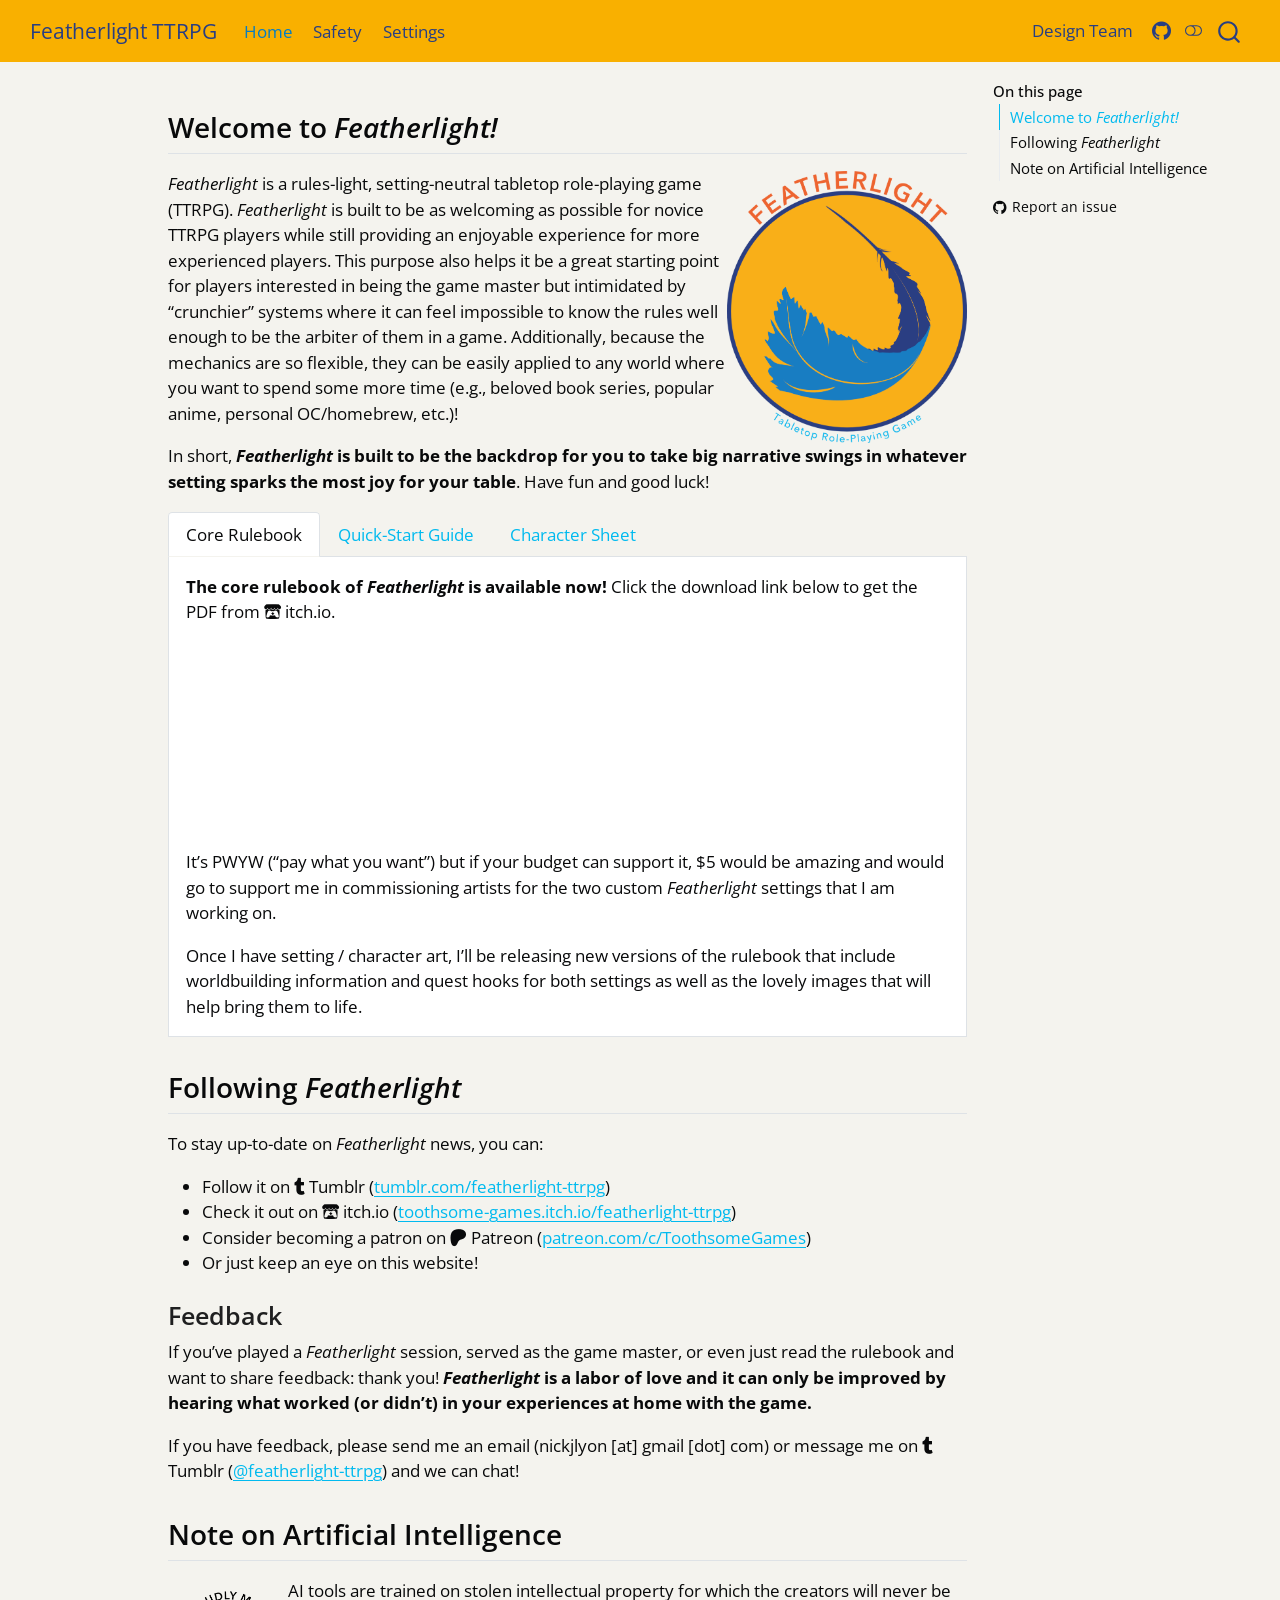
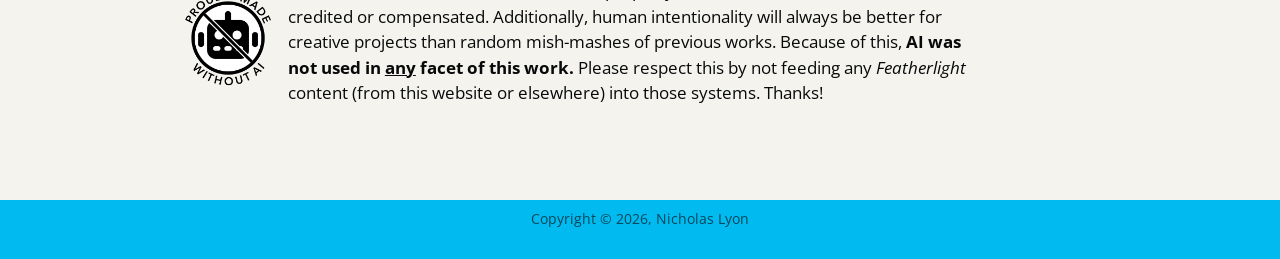
==== commit ee031f9d: "Built site for gh-pages" ====
--- a/index.html
+++ b/index.html
@@ -2,7 +2,7 @@
 <html xmlns="http://www.w3.org/1999/xhtml" lang="en" xml:lang="en"><head>
 
 <meta charset="utf-8">
-<meta name="generator" content="quarto-1.9.37">
+<meta name="generator" content="quarto-1.9.38">
 
 <meta name="viewport" content="width=device-width, initial-scale=1.0, user-scalable=yes">
 
@@ -40,14 +40,14 @@
 <script src="site_libs/quarto-html/tippy.umd.min.js"></script>
 <script src="site_libs/quarto-html/anchor.min.js"></script>
 <link href="site_libs/quarto-html/tippy.css" rel="stylesheet">
-<link href="site_libs/quarto-html/quarto-syntax-highlighting-7f8f88aac4f3542376d5c11b86a4c14d.css" rel="stylesheet" class="quarto-color-scheme" id="quarto-text-highlighting-styles">
-<link href="site_libs/quarto-html/quarto-syntax-highlighting-dark-d0ae9245876894da5ac7e18953ecc5cc.css" rel="stylesheet" class="quarto-color-scheme quarto-color-alternate" id="quarto-text-highlighting-styles">
-<link href="site_libs/quarto-html/quarto-syntax-highlighting-7f8f88aac4f3542376d5c11b86a4c14d.css" rel="stylesheet" class="quarto-color-scheme-extra" id="quarto-text-highlighting-styles">
+<link href="site_libs/quarto-html/quarto-syntax-highlighting-15634bcf2e68342d4ad2dfa704d543f6.css" rel="stylesheet" class="quarto-color-scheme" id="quarto-text-highlighting-styles">
+<link href="site_libs/quarto-html/quarto-syntax-highlighting-dark-0a6b7249c26820e032cb0bd839ff02b1.css" rel="stylesheet" class="quarto-color-scheme quarto-color-alternate" id="quarto-text-highlighting-styles">
+<link href="site_libs/quarto-html/quarto-syntax-highlighting-15634bcf2e68342d4ad2dfa704d543f6.css" rel="stylesheet" class="quarto-color-scheme-extra" id="quarto-text-highlighting-styles">
 <script src="site_libs/bootstrap/bootstrap.min.js"></script>
 <link href="site_libs/bootstrap/bootstrap-icons.css" rel="stylesheet">
-<link href="site_libs/bootstrap/bootstrap-5a0710c5af94c091320d4d9fd3ab3e43.min.css" rel="stylesheet" append-hash="true" class="quarto-color-scheme" id="quarto-bootstrap" data-mode="light">
-<link href="site_libs/bootstrap/bootstrap-dark-fc0821d8bf206d04e2e435b37a34f23f.min.css" rel="stylesheet" append-hash="true" class="quarto-color-scheme quarto-color-alternate" id="quarto-bootstrap" data-mode="dark">
-<link href="site_libs/bootstrap/bootstrap-5a0710c5af94c091320d4d9fd3ab3e43.min.css" rel="stylesheet" append-hash="true" class="quarto-color-scheme-extra" id="quarto-bootstrap" data-mode="light">
+<link href="site_libs/bootstrap/bootstrap-d21a41fa987f1c03ec1688e03e179d71.min.css" rel="stylesheet" append-hash="true" class="quarto-color-scheme" id="quarto-bootstrap" data-mode="light">
+<link href="site_libs/bootstrap/bootstrap-dark-8ab872c4d9553c1b7cd56ad66f4d029e.min.css" rel="stylesheet" append-hash="true" class="quarto-color-scheme quarto-color-alternate" id="quarto-bootstrap" data-mode="dark">
+<link href="site_libs/bootstrap/bootstrap-d21a41fa987f1c03ec1688e03e179d71.min.css" rel="stylesheet" append-hash="true" class="quarto-color-scheme-extra" id="quarto-bootstrap" data-mode="light">
 <link href="site_libs/quarto-contrib/fontawesome6-1.2.0/all.min.css" rel="stylesheet">
 <link href="site_libs/quarto-contrib/fontawesome6-1.2.0/latex-fontsize.css" rel="stylesheet">
 <script id="quarto-search-options" type="application/json">{
@@ -368,7 +368,7 @@
 </section>
 <section id="note-on-artificial-intelligence" class="level2">
 <h2 class="anchored" data-anchor-id="note-on-artificial-intelligence">Note on Artificial Intelligence</h2>
-<p><strong>AI was not used in <u>any</u> facet of this work.</strong> Please respect this by not feeding any <em>Featherlight</em> content (from this website or elsewhere) into those systems. Thanks!</p>
+<p><img src="images/badge_no-ai.png" alt="Circle with a slash across an emoji robot face. The words 'proudly made without AI' are around the outside edge of the circle" align="left" width="15%"> AI tools are trained on stolen intellectual property for which the creators will never be credited or compensated. Additionally, human intentionality will always be better for creative projects than random mish-mashes of previous works. Because of this, <strong>AI was not used in <u>any</u> facet of this work.</strong> Please respect this by not feeding any <em>Featherlight</em> content (from this website or elsewhere) into those systems. Thanks!</p>
 
 
 </section>
--- a/site_libs/quarto-html/quarto-syntax-highlighting-15634bcf2e68342d4ad2dfa704d543f6.css
+++ b/site_libs/quarto-html/quarto-syntax-highlighting-15634bcf2e68342d4ad2dfa704d543f6.css
@@ -0,0 +1,236 @@
+/* quarto syntax highlight colors */
+:root {
+  --quarto-hl-ot-color: #003B4F;
+  --quarto-hl-at-color: #657422;
+  --quarto-hl-ss-color: #20794D;
+  --quarto-hl-an-color: #5E5E5E;
+  --quarto-hl-fu-color: #4758AB;
+  --quarto-hl-st-color: #20794D;
+  --quarto-hl-cf-color: #003B4F;
+  --quarto-hl-op-color: #5E5E5E;
+  --quarto-hl-er-color: #AD0000;
+  --quarto-hl-bn-color: #AD0000;
+  --quarto-hl-al-color: #AD0000;
+  --quarto-hl-va-color: #111111;
+  --quarto-hl-bu-color: inherit;
+  --quarto-hl-ex-color: inherit;
+  --quarto-hl-pp-color: #AD0000;
+  --quarto-hl-in-color: #5E5E5E;
+  --quarto-hl-vs-color: #20794D;
+  --quarto-hl-wa-color: #5E5E5E;
+  --quarto-hl-do-color: #5E5E5E;
+  --quarto-hl-im-color: #00769E;
+  --quarto-hl-ch-color: #20794D;
+  --quarto-hl-dt-color: #AD0000;
+  --quarto-hl-fl-color: #AD0000;
+  --quarto-hl-co-color: #5E5E5E;
+  --quarto-hl-cv-color: #5E5E5E;
+  --quarto-hl-cn-color: #8f5902;
+  --quarto-hl-sc-color: #5E5E5E;
+  --quarto-hl-dv-color: #AD0000;
+  --quarto-hl-kw-color: #003B4F;
+}
+
+/* other quarto variables */
+:root {
+  --quarto-font-monospace: SFMono-Regular, Menlo, Monaco, Consolas, "Liberation Mono", "Courier New", monospace;
+}
+
+/* syntax highlight based on Pandoc's rules */
+pre > code.sourceCode > span {
+  color: #003B4F;
+}
+
+code.sourceCode > span {
+  color: #003B4F;
+}
+
+div.sourceCode,
+div.sourceCode pre.sourceCode {
+  color: #003B4F;
+}
+
+/* Normal */
+code span {
+  color: #003B4F;
+}
+
+/* Alert */
+code span.al {
+  color: #AD0000;
+  font-style: inherit;
+}
+
+/* Annotation */
+code span.an {
+  color: #5E5E5E;
+  font-style: inherit;
+}
+
+/* Attribute */
+code span.at {
+  color: #657422;
+  font-style: inherit;
+}
+
+/* BaseN */
+code span.bn {
+  color: #AD0000;
+  font-style: inherit;
+}
+
+/* BuiltIn */
+code span.bu {
+  font-style: inherit;
+}
+
+/* ControlFlow */
+code span.cf {
+  color: #003B4F;
+  font-weight: bold;
+  font-style: inherit;
+}
+
+/* Char */
+code span.ch {
+  color: #20794D;
+  font-style: inherit;
+}
+
+/* Constant */
+code span.cn {
+  color: #8f5902;
+  font-style: inherit;
+}
+
+/* Comment */
+code span.co {
+  color: #5E5E5E;
+  font-style: inherit;
+}
+
+/* CommentVar */
+code span.cv {
+  color: #5E5E5E;
+  font-style: italic;
+}
+
+/* Documentation */
+code span.do {
+  color: #5E5E5E;
+  font-style: italic;
+}
+
+/* DataType */
+code span.dt {
+  color: #AD0000;
+  font-style: inherit;
+}
+
+/* DecVal */
+code span.dv {
+  color: #AD0000;
+  font-style: inherit;
+}
+
+/* Error */
+code span.er {
+  color: #AD0000;
+  font-style: inherit;
+}
+
+/* Extension */
+code span.ex {
+  font-style: inherit;
+}
+
+/* Float */
+code span.fl {
+  color: #AD0000;
+  font-style: inherit;
+}
+
+/* Function */
+code span.fu {
+  color: #4758AB;
+  font-style: inherit;
+}
+
+/* Import */
+code span.im {
+  color: #00769E;
+  font-style: inherit;
+}
+
+/* Information */
+code span.in {
+  color: #5E5E5E;
+  font-style: inherit;
+}
+
+/* Keyword */
+code span.kw {
+  color: #003B4F;
+  font-weight: bold;
+  font-style: inherit;
+}
+
+/* Operator */
+code span.op {
+  color: #5E5E5E;
+  font-style: inherit;
+}
+
+/* Other */
+code span.ot {
+  color: #003B4F;
+  font-style: inherit;
+}
+
+/* Preprocessor */
+code span.pp {
+  color: #AD0000;
+  font-style: inherit;
+}
+
+/* SpecialChar */
+code span.sc {
+  color: #5E5E5E;
+  font-style: inherit;
+}
+
+/* SpecialString */
+code span.ss {
+  color: #20794D;
+  font-style: inherit;
+}
+
+/* String */
+code span.st {
+  color: #20794D;
+  font-style: inherit;
+}
+
+/* Variable */
+code span.va {
+  color: #111111;
+  font-style: inherit;
+}
+
+/* VerbatimString */
+code span.vs {
+  color: #20794D;
+  font-style: inherit;
+}
+
+/* Warning */
+code span.wa {
+  color: #5E5E5E;
+  font-style: italic;
+}
+
+.prevent-inlining {
+  content: "</";
+}
+
+/*# sourceMappingURL=f23921c56f73e400b49028c9186a1aa0.css.map */
--- a/site_libs/quarto-html/quarto-syntax-highlighting-dark-0a6b7249c26820e032cb0bd839ff02b1.css
+++ b/site_libs/quarto-html/quarto-syntax-highlighting-dark-0a6b7249c26820e032cb0bd839ff02b1.css
@@ -0,0 +1,219 @@
+/* quarto syntax highlight colors */
+:root {
+  --quarto-hl-al-color: #f07178;
+  --quarto-hl-an-color: #d4d0ab;
+  --quarto-hl-at-color: #00e0e0;
+  --quarto-hl-bn-color: #d4d0ab;
+  --quarto-hl-bu-color: #abe338;
+  --quarto-hl-ch-color: #abe338;
+  --quarto-hl-co-color: #f8f8f2;
+  --quarto-hl-cv-color: #ffd700;
+  --quarto-hl-cn-color: #ffd700;
+  --quarto-hl-cf-color: #ffa07a;
+  --quarto-hl-dt-color: #ffa07a;
+  --quarto-hl-dv-color: #d4d0ab;
+  --quarto-hl-do-color: #f8f8f2;
+  --quarto-hl-er-color: #f07178;
+  --quarto-hl-ex-color: #00e0e0;
+  --quarto-hl-fl-color: #d4d0ab;
+  --quarto-hl-fu-color: #ffa07a;
+  --quarto-hl-im-color: #abe338;
+  --quarto-hl-in-color: #d4d0ab;
+  --quarto-hl-kw-color: #ffa07a;
+  --quarto-hl-op-color: #ffa07a;
+  --quarto-hl-ot-color: #00e0e0;
+  --quarto-hl-pp-color: #dcc6e0;
+  --quarto-hl-re-color: #00e0e0;
+  --quarto-hl-sc-color: #abe338;
+  --quarto-hl-ss-color: #abe338;
+  --quarto-hl-st-color: #abe338;
+  --quarto-hl-va-color: #00e0e0;
+  --quarto-hl-vs-color: #abe338;
+  --quarto-hl-wa-color: #dcc6e0;
+}
+
+/* other quarto variables */
+:root {
+  --quarto-font-monospace: SFMono-Regular, Menlo, Monaco, Consolas, "Liberation Mono", "Courier New", monospace;
+}
+
+/* syntax highlight based on Pandoc's rules */
+pre > code.sourceCode > span {
+  color: #f8f8f2;
+}
+
+code.sourceCode > span {
+  color: #f8f8f2;
+}
+
+div.sourceCode,
+div.sourceCode pre.sourceCode {
+  color: #f8f8f2;
+}
+
+/* Normal */
+code span {
+  color: #f8f8f2;
+}
+
+/* Alert */
+code span.al {
+  color: #f07178;
+}
+
+/* Annotation */
+code span.an {
+  color: #d4d0ab;
+}
+
+/* Attribute */
+code span.at {
+  color: #00e0e0;
+}
+
+/* BaseN */
+code span.bn {
+  color: #d4d0ab;
+}
+
+/* BuiltIn */
+code span.bu {
+  color: #abe338;
+}
+
+/* ControlFlow */
+code span.cf {
+  font-weight: bold;
+  color: #ffa07a;
+}
+
+/* Char */
+code span.ch {
+  color: #abe338;
+}
+
+/* Constant */
+code span.cn {
+  color: #ffd700;
+}
+
+/* Comment */
+code span.co {
+  font-style: italic;
+  color: #f8f8f2;
+}
+
+/* CommentVar */
+code span.cv {
+  color: #ffd700;
+}
+
+/* Documentation */
+code span.do {
+  color: #f8f8f2;
+}
+
+/* DataType */
+code span.dt {
+  color: #ffa07a;
+}
+
+/* DecVal */
+code span.dv {
+  color: #d4d0ab;
+}
+
+/* Error */
+code span.er {
+  color: #f07178;
+  text-decoration: underline;
+}
+
+/* Extension */
+code span.ex {
+  font-weight: bold;
+  color: #00e0e0;
+}
+
+/* Float */
+code span.fl {
+  color: #d4d0ab;
+}
+
+/* Function */
+code span.fu {
+  color: #ffa07a;
+}
+
+/* Import */
+code span.im {
+  color: #abe338;
+}
+
+/* Information */
+code span.in {
+  color: #d4d0ab;
+}
+
+/* Keyword */
+code span.kw {
+  font-weight: bold;
+  color: #ffa07a;
+}
+
+/* Operator */
+code span.op {
+  color: #ffa07a;
+}
+
+/* Other */
+code span.ot {
+  color: #00e0e0;
+}
+
+/* Preprocessor */
+code span.pp {
+  color: #dcc6e0;
+}
+
+/* RegionMarker */
+code span.re {
+  background-color: #f8f8f2;
+  color: #00e0e0;
+}
+
+/* SpecialChar */
+code span.sc {
+  color: #abe338;
+}
+
+/* SpecialString */
+code span.ss {
+  color: #abe338;
+}
+
+/* String */
+code span.st {
+  color: #abe338;
+}
+
+/* Variable */
+code span.va {
+  color: #00e0e0;
+}
+
+/* VerbatimString */
+code span.vs {
+  color: #abe338;
+}
+
+/* Warning */
+code span.wa {
+  color: #dcc6e0;
+}
+
+.prevent-inlining {
+  content: "</";
+}
+
+/*# sourceMappingURL=175367c052bafc98bd680af3479823f0.css.map */
--- a/site_libs/quarto-html/quarto-syntax-highlighting-15634bcf2e68342d4ad2dfa704d543f6.css
+++ b/site_libs/quarto-html/quarto-syntax-highlighting-15634bcf2e68342d4ad2dfa704d543f6.css
@@ -0,0 +1,236 @@
+/* quarto syntax highlight colors */
+:root {
+  --quarto-hl-ot-color: #003B4F;
+  --quarto-hl-at-color: #657422;
+  --quarto-hl-ss-color: #20794D;
+  --quarto-hl-an-color: #5E5E5E;
+  --quarto-hl-fu-color: #4758AB;
+  --quarto-hl-st-color: #20794D;
+  --quarto-hl-cf-color: #003B4F;
+  --quarto-hl-op-color: #5E5E5E;
+  --quarto-hl-er-color: #AD0000;
+  --quarto-hl-bn-color: #AD0000;
+  --quarto-hl-al-color: #AD0000;
+  --quarto-hl-va-color: #111111;
+  --quarto-hl-bu-color: inherit;
+  --quarto-hl-ex-color: inherit;
+  --quarto-hl-pp-color: #AD0000;
+  --quarto-hl-in-color: #5E5E5E;
+  --quarto-hl-vs-color: #20794D;
+  --quarto-hl-wa-color: #5E5E5E;
+  --quarto-hl-do-color: #5E5E5E;
+  --quarto-hl-im-color: #00769E;
+  --quarto-hl-ch-color: #20794D;
+  --quarto-hl-dt-color: #AD0000;
+  --quarto-hl-fl-color: #AD0000;
+  --quarto-hl-co-color: #5E5E5E;
+  --quarto-hl-cv-color: #5E5E5E;
+  --quarto-hl-cn-color: #8f5902;
+  --quarto-hl-sc-color: #5E5E5E;
+  --quarto-hl-dv-color: #AD0000;
+  --quarto-hl-kw-color: #003B4F;
+}
+
+/* other quarto variables */
+:root {
+  --quarto-font-monospace: SFMono-Regular, Menlo, Monaco, Consolas, "Liberation Mono", "Courier New", monospace;
+}
+
+/* syntax highlight based on Pandoc's rules */
+pre > code.sourceCode > span {
+  color: #003B4F;
+}
+
+code.sourceCode > span {
+  color: #003B4F;
+}
+
+div.sourceCode,
+div.sourceCode pre.sourceCode {
+  color: #003B4F;
+}
+
+/* Normal */
+code span {
+  color: #003B4F;
+}
+
+/* Alert */
+code span.al {
+  color: #AD0000;
+  font-style: inherit;
+}
+
+/* Annotation */
+code span.an {
+  color: #5E5E5E;
+  font-style: inherit;
+}
+
+/* Attribute */
+code span.at {
+  color: #657422;
+  font-style: inherit;
+}
+
+/* BaseN */
+code span.bn {
+  color: #AD0000;
+  font-style: inherit;
+}
+
+/* BuiltIn */
+code span.bu {
+  font-style: inherit;
+}
+
+/* ControlFlow */
+code span.cf {
+  color: #003B4F;
+  font-weight: bold;
+  font-style: inherit;
+}
+
+/* Char */
+code span.ch {
+  color: #20794D;
+  font-style: inherit;
+}
+
+/* Constant */
+code span.cn {
+  color: #8f5902;
+  font-style: inherit;
+}
+
+/* Comment */
+code span.co {
+  color: #5E5E5E;
+  font-style: inherit;
+}
+
+/* CommentVar */
+code span.cv {
+  color: #5E5E5E;
+  font-style: italic;
+}
+
+/* Documentation */
+code span.do {
+  color: #5E5E5E;
+  font-style: italic;
+}
+
+/* DataType */
+code span.dt {
+  color: #AD0000;
+  font-style: inherit;
+}
+
+/* DecVal */
+code span.dv {
+  color: #AD0000;
+  font-style: inherit;
+}
+
+/* Error */
+code span.er {
+  color: #AD0000;
+  font-style: inherit;
+}
+
+/* Extension */
+code span.ex {
+  font-style: inherit;
+}
+
+/* Float */
+code span.fl {
+  color: #AD0000;
+  font-style: inherit;
+}
+
+/* Function */
+code span.fu {
+  color: #4758AB;
+  font-style: inherit;
+}
+
+/* Import */
+code span.im {
+  color: #00769E;
+  font-style: inherit;
+}
+
+/* Information */
+code span.in {
+  color: #5E5E5E;
+  font-style: inherit;
+}
+
+/* Keyword */
+code span.kw {
+  color: #003B4F;
+  font-weight: bold;
+  font-style: inherit;
+}
+
+/* Operator */
+code span.op {
+  color: #5E5E5E;
+  font-style: inherit;
+}
+
+/* Other */
+code span.ot {
+  color: #003B4F;
+  font-style: inherit;
+}
+
+/* Preprocessor */
+code span.pp {
+  color: #AD0000;
+  font-style: inherit;
+}
+
+/* SpecialChar */
+code span.sc {
+  color: #5E5E5E;
+  font-style: inherit;
+}
+
+/* SpecialString */
+code span.ss {
+  color: #20794D;
+  font-style: inherit;
+}
+
+/* String */
+code span.st {
+  color: #20794D;
+  font-style: inherit;
+}
+
+/* Variable */
+code span.va {
+  color: #111111;
+  font-style: inherit;
+}
+
+/* VerbatimString */
+code span.vs {
+  color: #20794D;
+  font-style: inherit;
+}
+
+/* Warning */
+code span.wa {
+  color: #5E5E5E;
+  font-style: italic;
+}
+
+.prevent-inlining {
+  content: "</";
+}
+
+/*# sourceMappingURL=f23921c56f73e400b49028c9186a1aa0.css.map */
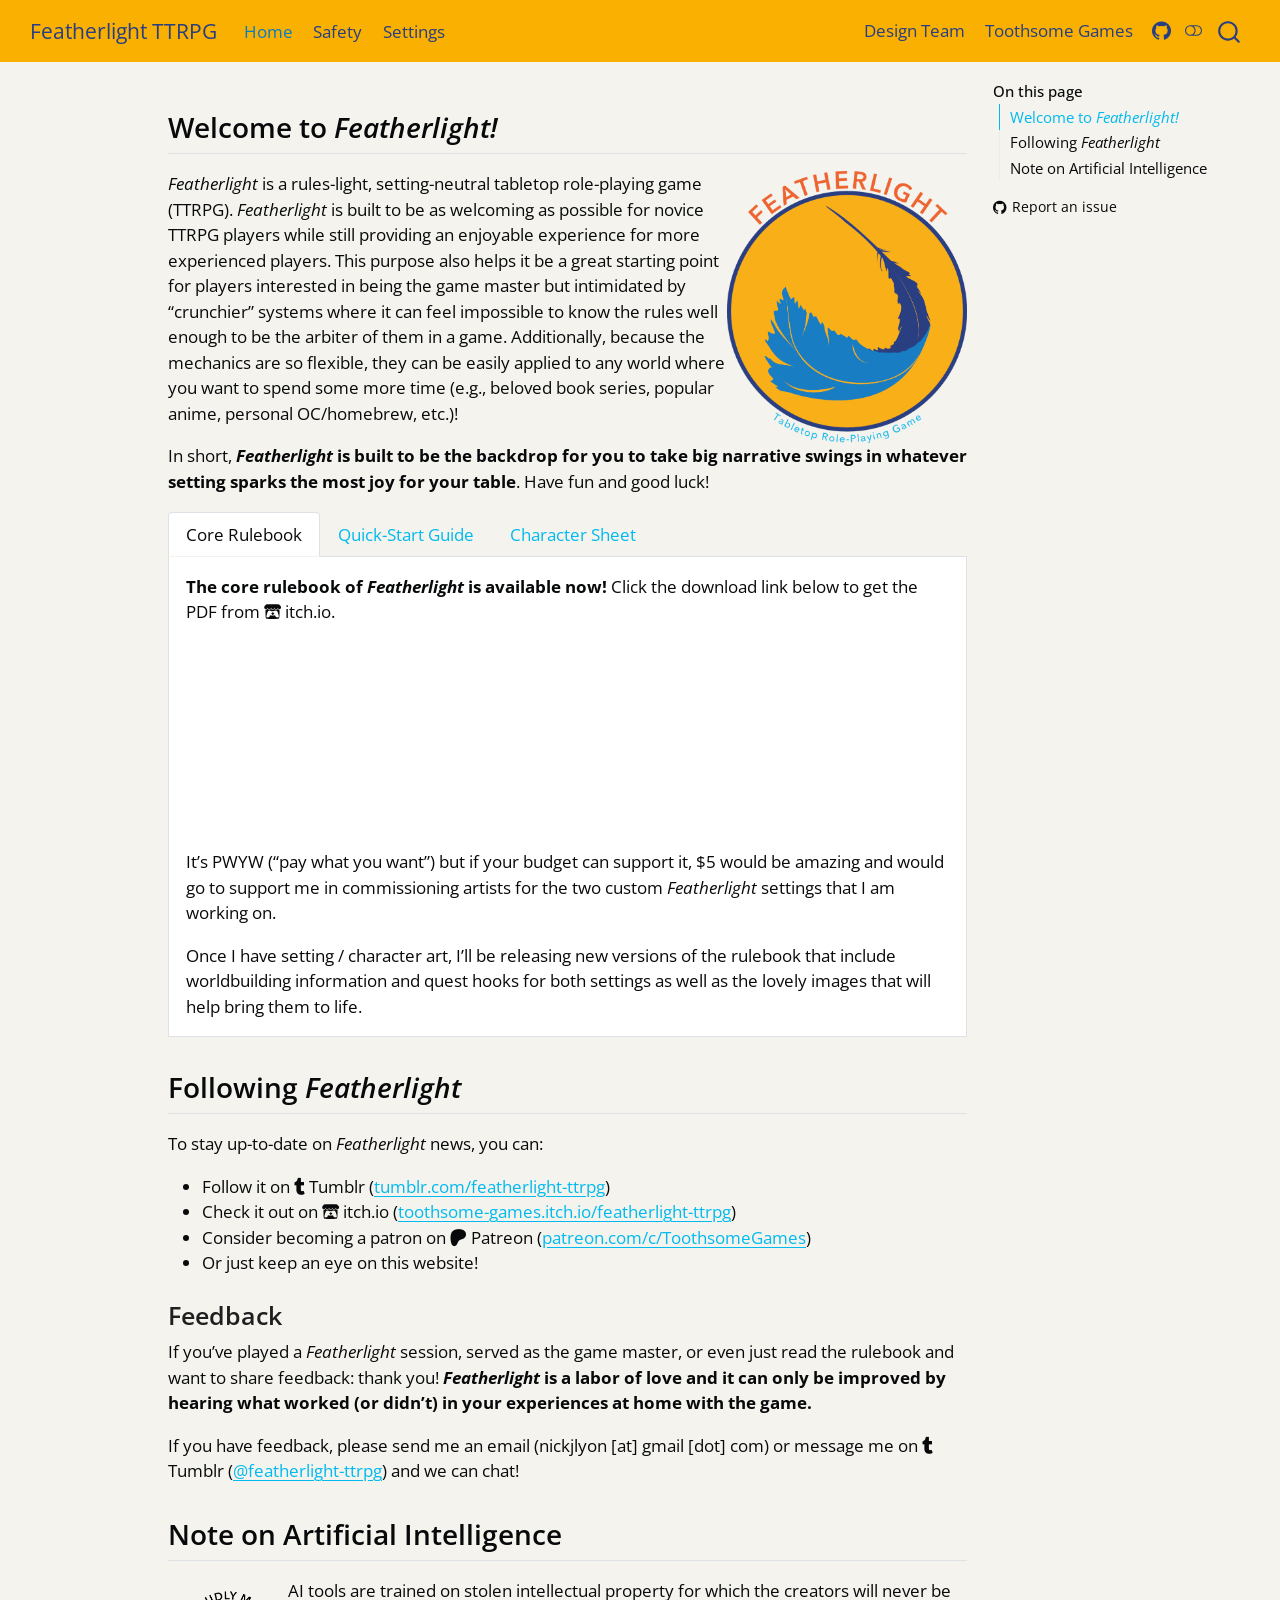
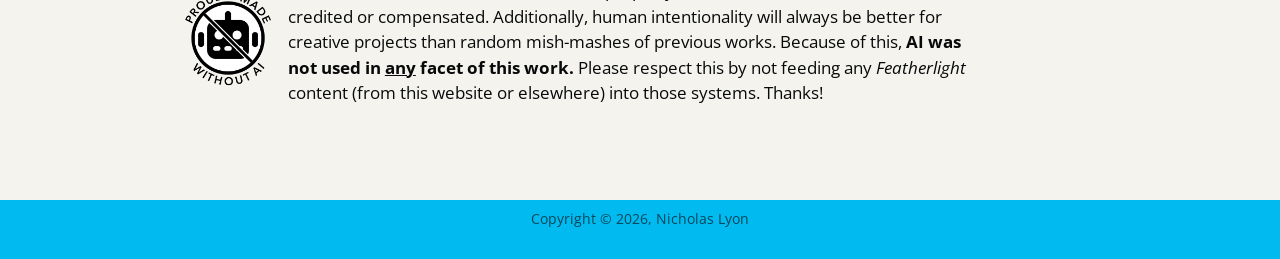
==== commit 0df97b3f: "Built site for gh-pages" ====
--- a/index.html
+++ b/index.html
@@ -277,6 +277,10 @@
   <li class="nav-item">
     <a class="nav-link" href="./design-team.html"> 
 <span class="menu-text">Design Team</span></a>
+  </li>  
+  <li class="nav-item">
+    <a class="nav-link" href="https://toothsome-games.github.io/"> 
+<span class="menu-text">Toothsome Games</span></a>
   </li>  
   <li class="nav-item compact">
     <a class="nav-link" href="https://github.com/toothsome-games/featherlight-ttrpg"> <i class="bi bi-github" role="img">
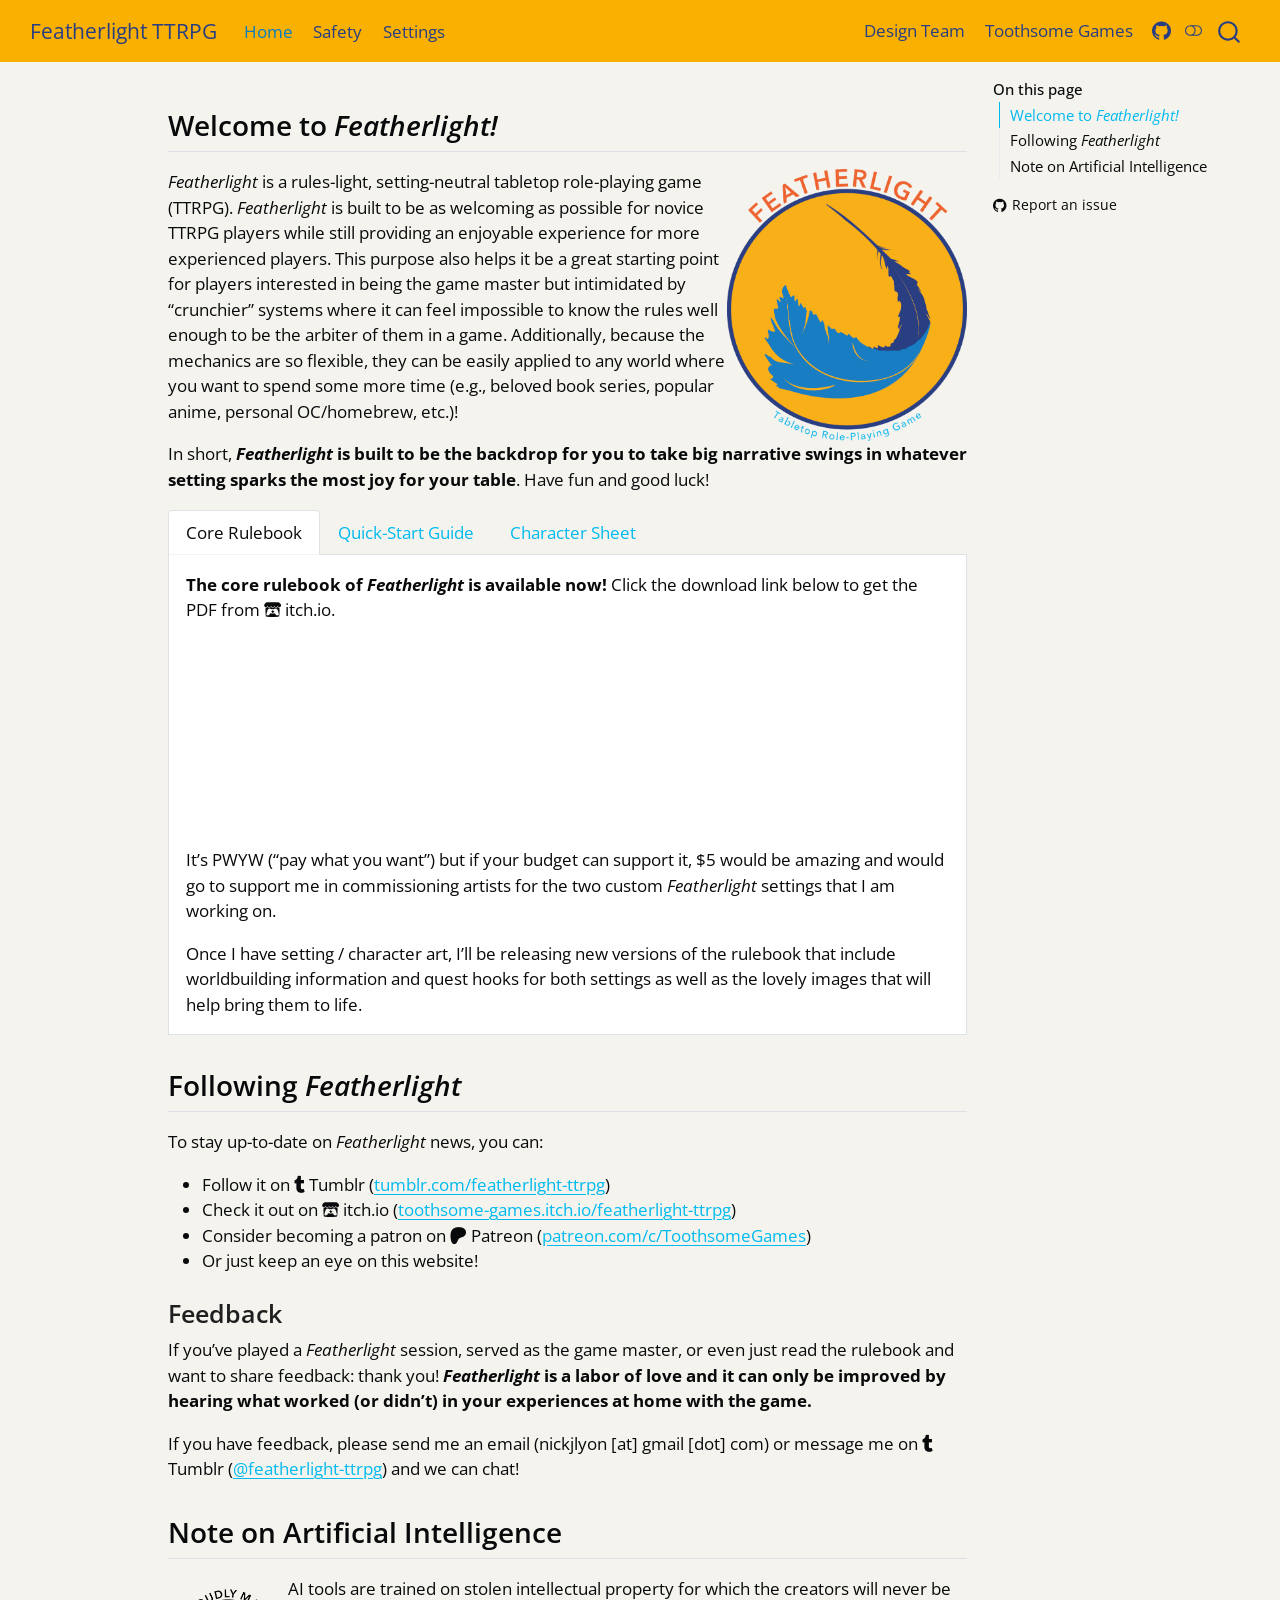
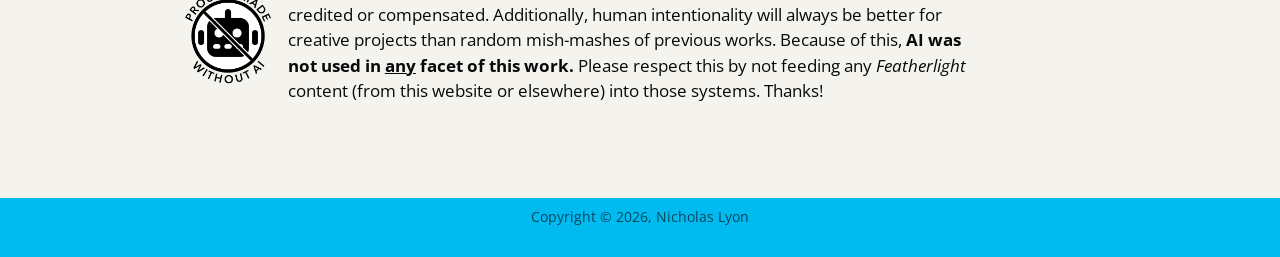
==== commit c6cd4081: "Built site for gh-pages" ====
--- a/index.html
+++ b/index.html
@@ -2,7 +2,7 @@
 <html xmlns="http://www.w3.org/1999/xhtml" lang="en" xml:lang="en"><head>
 
 <meta charset="utf-8">
-<meta name="generator" content="quarto-1.9.38">
+<meta name="generator" content="quarto-1.10.18">
 
 <meta name="viewport" content="width=device-width, initial-scale=1.0, user-scalable=yes">
 
@@ -12,10 +12,13 @@
 /* Default styles provided by pandoc.
 ** See https://pandoc.org/MANUAL.html#variables-for-html for config info.
 */
-code{white-space: pre-wrap;}
 span.smallcaps{font-variant: small-caps;}
-div.columns{display: flex; gap: min(4vw, 1.5em);}
-div.column{flex: auto; overflow-x: auto;}
+div.columns{display: flex; gap: 1.5em;}
+div.column{flex: auto;}
+@media screen {
+div.columns{gap: min(4vw, 1.5em);}
+div.column{overflow-x: auto;}
+}
 div.hanging-indent{margin-left: 1.5em; text-indent: -1.5em;}
 ul.task-list{list-style: none;}
 ul.task-list li input[type="checkbox"] {
@@ -40,14 +43,14 @@
 <script src="site_libs/quarto-html/tippy.umd.min.js"></script>
 <script src="site_libs/quarto-html/anchor.min.js"></script>
 <link href="site_libs/quarto-html/tippy.css" rel="stylesheet">
-<link href="site_libs/quarto-html/quarto-syntax-highlighting-15634bcf2e68342d4ad2dfa704d543f6.css" rel="stylesheet" class="quarto-color-scheme" id="quarto-text-highlighting-styles">
-<link href="site_libs/quarto-html/quarto-syntax-highlighting-dark-0a6b7249c26820e032cb0bd839ff02b1.css" rel="stylesheet" class="quarto-color-scheme quarto-color-alternate" id="quarto-text-highlighting-styles">
-<link href="site_libs/quarto-html/quarto-syntax-highlighting-15634bcf2e68342d4ad2dfa704d543f6.css" rel="stylesheet" class="quarto-color-scheme-extra" id="quarto-text-highlighting-styles">
+<link href="site_libs/quarto-html/quarto-syntax-highlighting-64a204ab8560d761af7679ceaba22944.css" rel="stylesheet" class="quarto-color-scheme" id="quarto-text-highlighting-styles">
+<link href="site_libs/quarto-html/quarto-syntax-highlighting-dark-b85bc7c33db8c58e0ec93c3465666fed.css" rel="stylesheet" class="quarto-color-scheme quarto-color-alternate" id="quarto-text-highlighting-styles">
+<link href="site_libs/quarto-html/quarto-syntax-highlighting-64a204ab8560d761af7679ceaba22944.css" rel="stylesheet" class="quarto-color-scheme-extra" id="quarto-text-highlighting-styles">
 <script src="site_libs/bootstrap/bootstrap.min.js"></script>
 <link href="site_libs/bootstrap/bootstrap-icons.css" rel="stylesheet">
-<link href="site_libs/bootstrap/bootstrap-d21a41fa987f1c03ec1688e03e179d71.min.css" rel="stylesheet" append-hash="true" class="quarto-color-scheme" id="quarto-bootstrap" data-mode="light">
-<link href="site_libs/bootstrap/bootstrap-dark-8ab872c4d9553c1b7cd56ad66f4d029e.min.css" rel="stylesheet" append-hash="true" class="quarto-color-scheme quarto-color-alternate" id="quarto-bootstrap" data-mode="dark">
-<link href="site_libs/bootstrap/bootstrap-d21a41fa987f1c03ec1688e03e179d71.min.css" rel="stylesheet" append-hash="true" class="quarto-color-scheme-extra" id="quarto-bootstrap" data-mode="light">
+<link href="site_libs/bootstrap/bootstrap-a375ff635d7a852ebc2eebeec7437b64.min.css" rel="stylesheet" append-hash="true" class="quarto-color-scheme" id="quarto-bootstrap" data-mode="light">
+<link href="site_libs/bootstrap/bootstrap-dark-853da77390ea8031dd005fd0e0647585.min.css" rel="stylesheet" append-hash="true" class="quarto-color-scheme quarto-color-alternate" id="quarto-bootstrap" data-mode="dark">
+<link href="site_libs/bootstrap/bootstrap-a375ff635d7a852ebc2eebeec7437b64.min.css" rel="stylesheet" append-hash="true" class="quarto-color-scheme-extra" id="quarto-bootstrap" data-mode="light">
 <link href="site_libs/quarto-contrib/fontawesome6-1.2.0/all.min.css" rel="stylesheet">
 <link href="site_libs/quarto-contrib/fontawesome6-1.2.0/latex-fontsize.css" rel="stylesheet">
 <script id="quarto-search-options" type="application/json">{
--- a/site_libs/quarto-html/quarto-syntax-highlighting-64a204ab8560d761af7679ceaba22944.css
+++ b/site_libs/quarto-html/quarto-syntax-highlighting-64a204ab8560d761af7679ceaba22944.css
@@ -0,0 +1,236 @@
+/* quarto syntax highlight colors */
+:root {
+  --quarto-hl-ot-color: #003B4F;
+  --quarto-hl-at-color: #657422;
+  --quarto-hl-ss-color: #20794D;
+  --quarto-hl-an-color: #5E5E5E;
+  --quarto-hl-fu-color: #4758AB;
+  --quarto-hl-st-color: #20794D;
+  --quarto-hl-cf-color: #003B4F;
+  --quarto-hl-op-color: #5E5E5E;
+  --quarto-hl-er-color: #AD0000;
+  --quarto-hl-bn-color: #AD0000;
+  --quarto-hl-al-color: #AD0000;
+  --quarto-hl-va-color: #111111;
+  --quarto-hl-bu-color: inherit;
+  --quarto-hl-ex-color: inherit;
+  --quarto-hl-pp-color: #AD0000;
+  --quarto-hl-in-color: #5E5E5E;
+  --quarto-hl-vs-color: #20794D;
+  --quarto-hl-wa-color: #5E5E5E;
+  --quarto-hl-do-color: #5E5E5E;
+  --quarto-hl-im-color: #00769E;
+  --quarto-hl-ch-color: #20794D;
+  --quarto-hl-dt-color: #AD0000;
+  --quarto-hl-fl-color: #AD0000;
+  --quarto-hl-co-color: #5E5E5E;
+  --quarto-hl-cv-color: #5E5E5E;
+  --quarto-hl-cn-color: #8f5902;
+  --quarto-hl-sc-color: #5E5E5E;
+  --quarto-hl-dv-color: #AD0000;
+  --quarto-hl-kw-color: #003B4F;
+}
+
+/* other quarto variables */
+:root {
+  --quarto-font-monospace: SFMono-Regular, Menlo, Monaco, Consolas, "Liberation Mono", "Courier New", monospace;
+}
+
+/* syntax highlight based on Pandoc's rules */
+pre > code.sourceCode > span {
+  color: #003B4F;
+}
+
+code.sourceCode > span {
+  color: #003B4F;
+}
+
+div.sourceCode,
+div.sourceCode pre.sourceCode {
+  color: #003B4F;
+}
+
+/* Normal */
+code span {
+  color: #003B4F;
+}
+
+/* Alert */
+code span.al {
+  color: #AD0000;
+  font-style: inherit;
+}
+
+/* Annotation */
+code span.an {
+  color: #5E5E5E;
+  font-style: inherit;
+}
+
+/* Attribute */
+code span.at {
+  color: #657422;
+  font-style: inherit;
+}
+
+/* BaseN */
+code span.bn {
+  color: #AD0000;
+  font-style: inherit;
+}
+
+/* BuiltIn */
+code span.bu {
+  font-style: inherit;
+}
+
+/* ControlFlow */
+code span.cf {
+  color: #003B4F;
+  font-weight: bold;
+  font-style: inherit;
+}
+
+/* Char */
+code span.ch {
+  color: #20794D;
+  font-style: inherit;
+}
+
+/* Constant */
+code span.cn {
+  color: #8f5902;
+  font-style: inherit;
+}
+
+/* Comment */
+code span.co {
+  color: #5E5E5E;
+  font-style: inherit;
+}
+
+/* CommentVar */
+code span.cv {
+  color: #5E5E5E;
+  font-style: italic;
+}
+
+/* Documentation */
+code span.do {
+  color: #5E5E5E;
+  font-style: italic;
+}
+
+/* DataType */
+code span.dt {
+  color: #AD0000;
+  font-style: inherit;
+}
+
+/* DecVal */
+code span.dv {
+  color: #AD0000;
+  font-style: inherit;
+}
+
+/* Error */
+code span.er {
+  color: #AD0000;
+  font-style: inherit;
+}
+
+/* Extension */
+code span.ex {
+  font-style: inherit;
+}
+
+/* Float */
+code span.fl {
+  color: #AD0000;
+  font-style: inherit;
+}
+
+/* Function */
+code span.fu {
+  color: #4758AB;
+  font-style: inherit;
+}
+
+/* Import */
+code span.im {
+  color: #00769E;
+  font-style: inherit;
+}
+
+/* Information */
+code span.in {
+  color: #5E5E5E;
+  font-style: inherit;
+}
+
+/* Keyword */
+code span.kw {
+  color: #003B4F;
+  font-weight: bold;
+  font-style: inherit;
+}
+
+/* Operator */
+code span.op {
+  color: #5E5E5E;
+  font-style: inherit;
+}
+
+/* Other */
+code span.ot {
+  color: #003B4F;
+  font-style: inherit;
+}
+
+/* Preprocessor */
+code span.pp {
+  color: #AD0000;
+  font-style: inherit;
+}
+
+/* SpecialChar */
+code span.sc {
+  color: #5E5E5E;
+  font-style: inherit;
+}
+
+/* SpecialString */
+code span.ss {
+  color: #20794D;
+  font-style: inherit;
+}
+
+/* String */
+code span.st {
+  color: #20794D;
+  font-style: inherit;
+}
+
+/* Variable */
+code span.va {
+  color: #111111;
+  font-style: inherit;
+}
+
+/* VerbatimString */
+code span.vs {
+  color: #20794D;
+  font-style: inherit;
+}
+
+/* Warning */
+code span.wa {
+  color: #5E5E5E;
+  font-style: italic;
+}
+
+.prevent-inlining {
+  content: "</";
+}
+
+/*# sourceMappingURL=9d8d5bb603a83b8298b89080a598c93b.css.map */
--- a/site_libs/quarto-html/quarto-syntax-highlighting-dark-b85bc7c33db8c58e0ec93c3465666fed.css
+++ b/site_libs/quarto-html/quarto-syntax-highlighting-dark-b85bc7c33db8c58e0ec93c3465666fed.css
@@ -0,0 +1,219 @@
+/* quarto syntax highlight colors */
+:root {
+  --quarto-hl-al-color: #f07178;
+  --quarto-hl-an-color: #d4d0ab;
+  --quarto-hl-at-color: #00e0e0;
+  --quarto-hl-bn-color: #d4d0ab;
+  --quarto-hl-bu-color: #abe338;
+  --quarto-hl-ch-color: #abe338;
+  --quarto-hl-co-color: #f8f8f2;
+  --quarto-hl-cv-color: #ffd700;
+  --quarto-hl-cn-color: #ffd700;
+  --quarto-hl-cf-color: #ffa07a;
+  --quarto-hl-dt-color: #ffa07a;
+  --quarto-hl-dv-color: #d4d0ab;
+  --quarto-hl-do-color: #f8f8f2;
+  --quarto-hl-er-color: #f07178;
+  --quarto-hl-ex-color: #00e0e0;
+  --quarto-hl-fl-color: #d4d0ab;
+  --quarto-hl-fu-color: #ffa07a;
+  --quarto-hl-im-color: #abe338;
+  --quarto-hl-in-color: #d4d0ab;
+  --quarto-hl-kw-color: #ffa07a;
+  --quarto-hl-op-color: #ffa07a;
+  --quarto-hl-ot-color: #00e0e0;
+  --quarto-hl-pp-color: #dcc6e0;
+  --quarto-hl-re-color: #00e0e0;
+  --quarto-hl-sc-color: #abe338;
+  --quarto-hl-ss-color: #abe338;
+  --quarto-hl-st-color: #abe338;
+  --quarto-hl-va-color: #00e0e0;
+  --quarto-hl-vs-color: #abe338;
+  --quarto-hl-wa-color: #dcc6e0;
+}
+
+/* other quarto variables */
+:root {
+  --quarto-font-monospace: SFMono-Regular, Menlo, Monaco, Consolas, "Liberation Mono", "Courier New", monospace;
+}
+
+/* syntax highlight based on Pandoc's rules */
+pre > code.sourceCode > span {
+  color: #f8f8f2;
+}
+
+code.sourceCode > span {
+  color: #f8f8f2;
+}
+
+div.sourceCode,
+div.sourceCode pre.sourceCode {
+  color: #f8f8f2;
+}
+
+/* Normal */
+code span {
+  color: #f8f8f2;
+}
+
+/* Alert */
+code span.al {
+  color: #f07178;
+}
+
+/* Annotation */
+code span.an {
+  color: #d4d0ab;
+}
+
+/* Attribute */
+code span.at {
+  color: #00e0e0;
+}
+
+/* BaseN */
+code span.bn {
+  color: #d4d0ab;
+}
+
+/* BuiltIn */
+code span.bu {
+  color: #abe338;
+}
+
+/* ControlFlow */
+code span.cf {
+  font-weight: bold;
+  color: #ffa07a;
+}
+
+/* Char */
+code span.ch {
+  color: #abe338;
+}
+
+/* Constant */
+code span.cn {
+  color: #ffd700;
+}
+
+/* Comment */
+code span.co {
+  font-style: italic;
+  color: #f8f8f2;
+}
+
+/* CommentVar */
+code span.cv {
+  color: #ffd700;
+}
+
+/* Documentation */
+code span.do {
+  color: #f8f8f2;
+}
+
+/* DataType */
+code span.dt {
+  color: #ffa07a;
+}
+
+/* DecVal */
+code span.dv {
+  color: #d4d0ab;
+}
+
+/* Error */
+code span.er {
+  color: #f07178;
+  text-decoration: underline;
+}
+
+/* Extension */
+code span.ex {
+  font-weight: bold;
+  color: #00e0e0;
+}
+
+/* Float */
+code span.fl {
+  color: #d4d0ab;
+}
+
+/* Function */
+code span.fu {
+  color: #ffa07a;
+}
+
+/* Import */
+code span.im {
+  color: #abe338;
+}
+
+/* Information */
+code span.in {
+  color: #d4d0ab;
+}
+
+/* Keyword */
+code span.kw {
+  font-weight: bold;
+  color: #ffa07a;
+}
+
+/* Operator */
+code span.op {
+  color: #ffa07a;
+}
+
+/* Other */
+code span.ot {
+  color: #00e0e0;
+}
+
+/* Preprocessor */
+code span.pp {
+  color: #dcc6e0;
+}
+
+/* RegionMarker */
+code span.re {
+  background-color: #f8f8f2;
+  color: #00e0e0;
+}
+
+/* SpecialChar */
+code span.sc {
+  color: #abe338;
+}
+
+/* SpecialString */
+code span.ss {
+  color: #abe338;
+}
+
+/* String */
+code span.st {
+  color: #abe338;
+}
+
+/* Variable */
+code span.va {
+  color: #00e0e0;
+}
+
+/* VerbatimString */
+code span.vs {
+  color: #abe338;
+}
+
+/* Warning */
+code span.wa {
+  color: #dcc6e0;
+}
+
+.prevent-inlining {
+  content: "</";
+}
+
+/*# sourceMappingURL=4ed8f1090dec6531da29ab00902aa718.css.map */
--- a/site_libs/quarto-html/quarto-syntax-highlighting-64a204ab8560d761af7679ceaba22944.css
+++ b/site_libs/quarto-html/quarto-syntax-highlighting-64a204ab8560d761af7679ceaba22944.css
@@ -0,0 +1,236 @@
+/* quarto syntax highlight colors */
+:root {
+  --quarto-hl-ot-color: #003B4F;
+  --quarto-hl-at-color: #657422;
+  --quarto-hl-ss-color: #20794D;
+  --quarto-hl-an-color: #5E5E5E;
+  --quarto-hl-fu-color: #4758AB;
+  --quarto-hl-st-color: #20794D;
+  --quarto-hl-cf-color: #003B4F;
+  --quarto-hl-op-color: #5E5E5E;
+  --quarto-hl-er-color: #AD0000;
+  --quarto-hl-bn-color: #AD0000;
+  --quarto-hl-al-color: #AD0000;
+  --quarto-hl-va-color: #111111;
+  --quarto-hl-bu-color: inherit;
+  --quarto-hl-ex-color: inherit;
+  --quarto-hl-pp-color: #AD0000;
+  --quarto-hl-in-color: #5E5E5E;
+  --quarto-hl-vs-color: #20794D;
+  --quarto-hl-wa-color: #5E5E5E;
+  --quarto-hl-do-color: #5E5E5E;
+  --quarto-hl-im-color: #00769E;
+  --quarto-hl-ch-color: #20794D;
+  --quarto-hl-dt-color: #AD0000;
+  --quarto-hl-fl-color: #AD0000;
+  --quarto-hl-co-color: #5E5E5E;
+  --quarto-hl-cv-color: #5E5E5E;
+  --quarto-hl-cn-color: #8f5902;
+  --quarto-hl-sc-color: #5E5E5E;
+  --quarto-hl-dv-color: #AD0000;
+  --quarto-hl-kw-color: #003B4F;
+}
+
+/* other quarto variables */
+:root {
+  --quarto-font-monospace: SFMono-Regular, Menlo, Monaco, Consolas, "Liberation Mono", "Courier New", monospace;
+}
+
+/* syntax highlight based on Pandoc's rules */
+pre > code.sourceCode > span {
+  color: #003B4F;
+}
+
+code.sourceCode > span {
+  color: #003B4F;
+}
+
+div.sourceCode,
+div.sourceCode pre.sourceCode {
+  color: #003B4F;
+}
+
+/* Normal */
+code span {
+  color: #003B4F;
+}
+
+/* Alert */
+code span.al {
+  color: #AD0000;
+  font-style: inherit;
+}
+
+/* Annotation */
+code span.an {
+  color: #5E5E5E;
+  font-style: inherit;
+}
+
+/* Attribute */
+code span.at {
+  color: #657422;
+  font-style: inherit;
+}
+
+/* BaseN */
+code span.bn {
+  color: #AD0000;
+  font-style: inherit;
+}
+
+/* BuiltIn */
+code span.bu {
+  font-style: inherit;
+}
+
+/* ControlFlow */
+code span.cf {
+  color: #003B4F;
+  font-weight: bold;
+  font-style: inherit;
+}
+
+/* Char */
+code span.ch {
+  color: #20794D;
+  font-style: inherit;
+}
+
+/* Constant */
+code span.cn {
+  color: #8f5902;
+  font-style: inherit;
+}
+
+/* Comment */
+code span.co {
+  color: #5E5E5E;
+  font-style: inherit;
+}
+
+/* CommentVar */
+code span.cv {
+  color: #5E5E5E;
+  font-style: italic;
+}
+
+/* Documentation */
+code span.do {
+  color: #5E5E5E;
+  font-style: italic;
+}
+
+/* DataType */
+code span.dt {
+  color: #AD0000;
+  font-style: inherit;
+}
+
+/* DecVal */
+code span.dv {
+  color: #AD0000;
+  font-style: inherit;
+}
+
+/* Error */
+code span.er {
+  color: #AD0000;
+  font-style: inherit;
+}
+
+/* Extension */
+code span.ex {
+  font-style: inherit;
+}
+
+/* Float */
+code span.fl {
+  color: #AD0000;
+  font-style: inherit;
+}
+
+/* Function */
+code span.fu {
+  color: #4758AB;
+  font-style: inherit;
+}
+
+/* Import */
+code span.im {
+  color: #00769E;
+  font-style: inherit;
+}
+
+/* Information */
+code span.in {
+  color: #5E5E5E;
+  font-style: inherit;
+}
+
+/* Keyword */
+code span.kw {
+  color: #003B4F;
+  font-weight: bold;
+  font-style: inherit;
+}
+
+/* Operator */
+code span.op {
+  color: #5E5E5E;
+  font-style: inherit;
+}
+
+/* Other */
+code span.ot {
+  color: #003B4F;
+  font-style: inherit;
+}
+
+/* Preprocessor */
+code span.pp {
+  color: #AD0000;
+  font-style: inherit;
+}
+
+/* SpecialChar */
+code span.sc {
+  color: #5E5E5E;
+  font-style: inherit;
+}
+
+/* SpecialString */
+code span.ss {
+  color: #20794D;
+  font-style: inherit;
+}
+
+/* String */
+code span.st {
+  color: #20794D;
+  font-style: inherit;
+}
+
+/* Variable */
+code span.va {
+  color: #111111;
+  font-style: inherit;
+}
+
+/* VerbatimString */
+code span.vs {
+  color: #20794D;
+  font-style: inherit;
+}
+
+/* Warning */
+code span.wa {
+  color: #5E5E5E;
+  font-style: italic;
+}
+
+.prevent-inlining {
+  content: "</";
+}
+
+/*# sourceMappingURL=9d8d5bb603a83b8298b89080a598c93b.css.map */
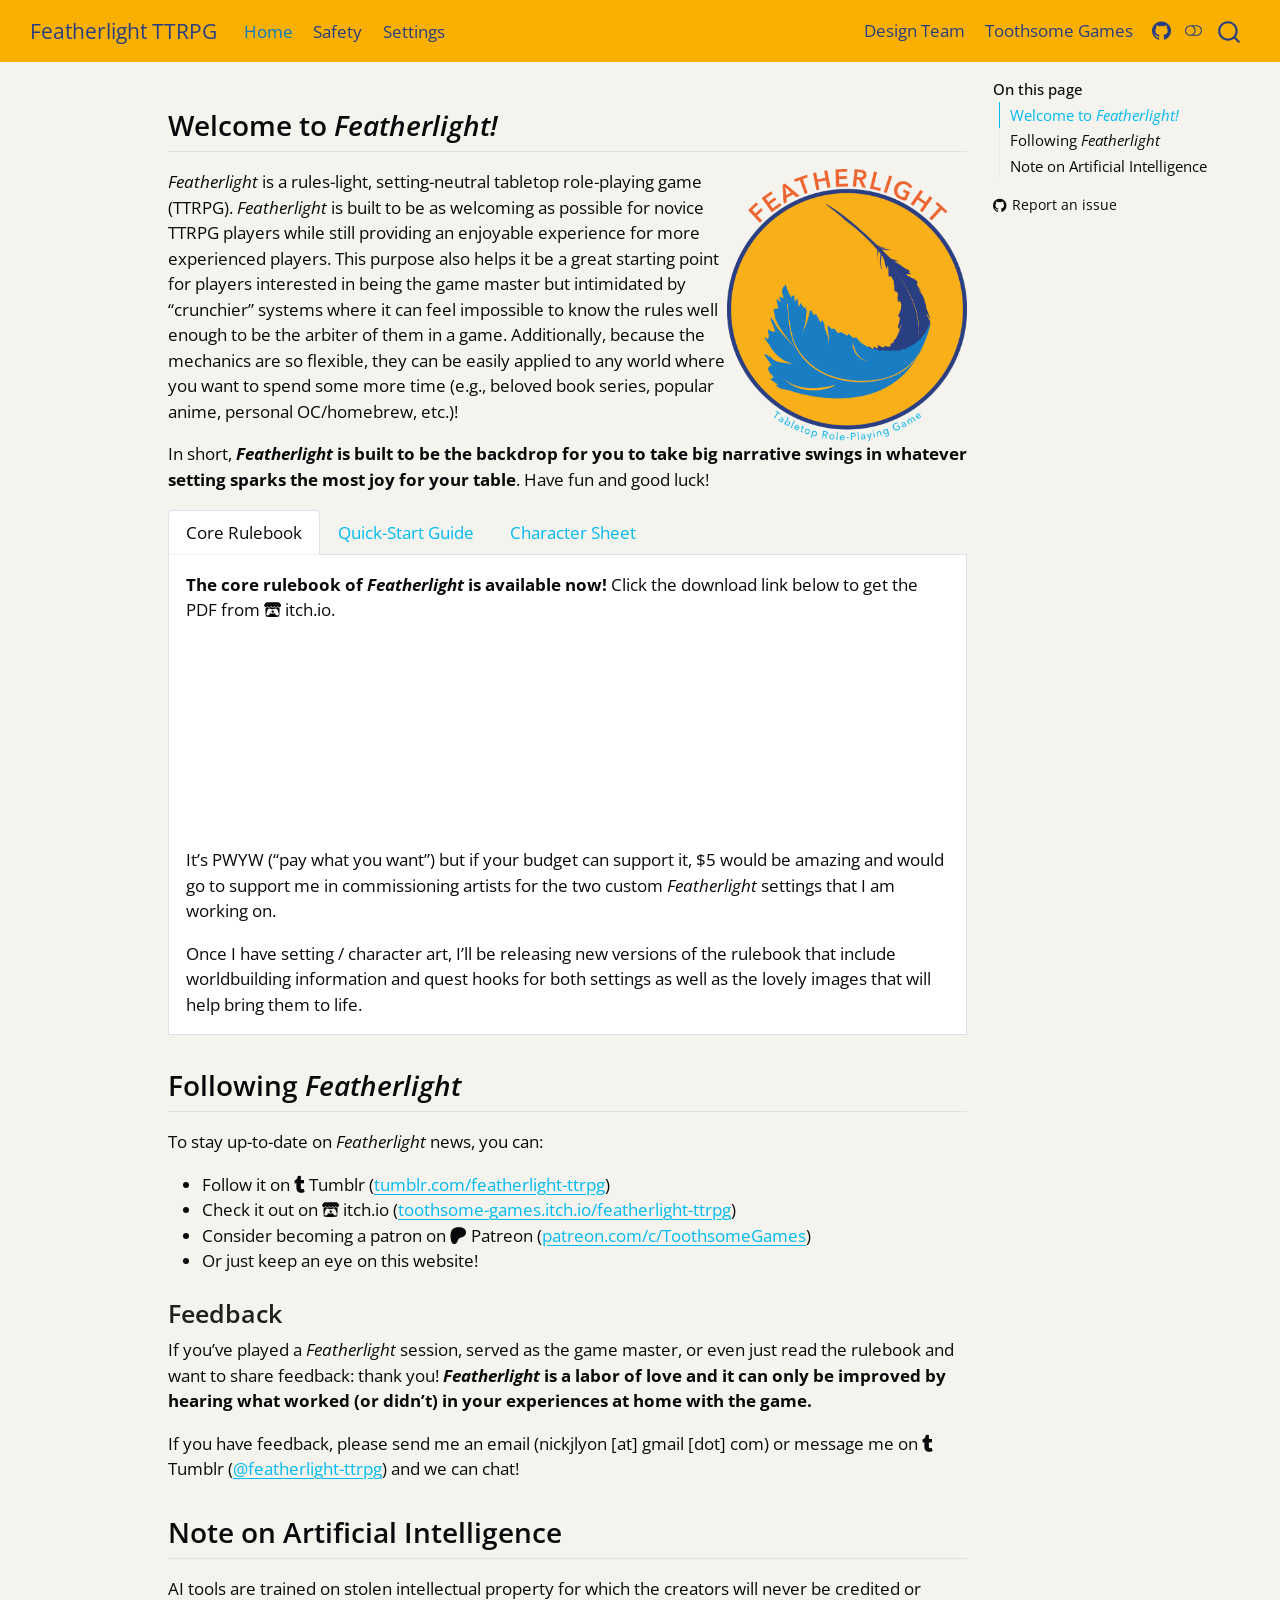
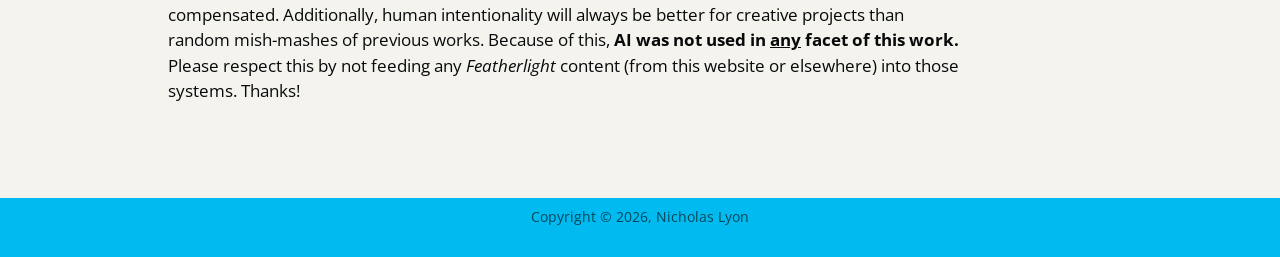
==== commit 6deddb0c: "Built site for gh-pages" ====
--- a/index.html
+++ b/index.html
@@ -375,7 +375,7 @@
 </section>
 <section id="note-on-artificial-intelligence" class="level2">
 <h2 class="anchored" data-anchor-id="note-on-artificial-intelligence">Note on Artificial Intelligence</h2>
-<p><img src="images/badge_no-ai.png" alt="Circle with a slash across an emoji robot face. The words 'proudly made without AI' are around the outside edge of the circle" align="left" width="15%"> AI tools are trained on stolen intellectual property for which the creators will never be credited or compensated. Additionally, human intentionality will always be better for creative projects than random mish-mashes of previous works. Because of this, <strong>AI was not used in <u>any</u> facet of this work.</strong> Please respect this by not feeding any <em>Featherlight</em> content (from this website or elsewhere) into those systems. Thanks!</p>
+<p>AI tools are trained on stolen intellectual property for which the creators will never be credited or compensated. Additionally, human intentionality will always be better for creative projects than random mish-mashes of previous works. Because of this, <strong>AI was not used in <u>any</u> facet of this work.</strong> Please respect this by not feeding any <em>Featherlight</em> content (from this website or elsewhere) into those systems. Thanks!</p>
 
 
 </section>
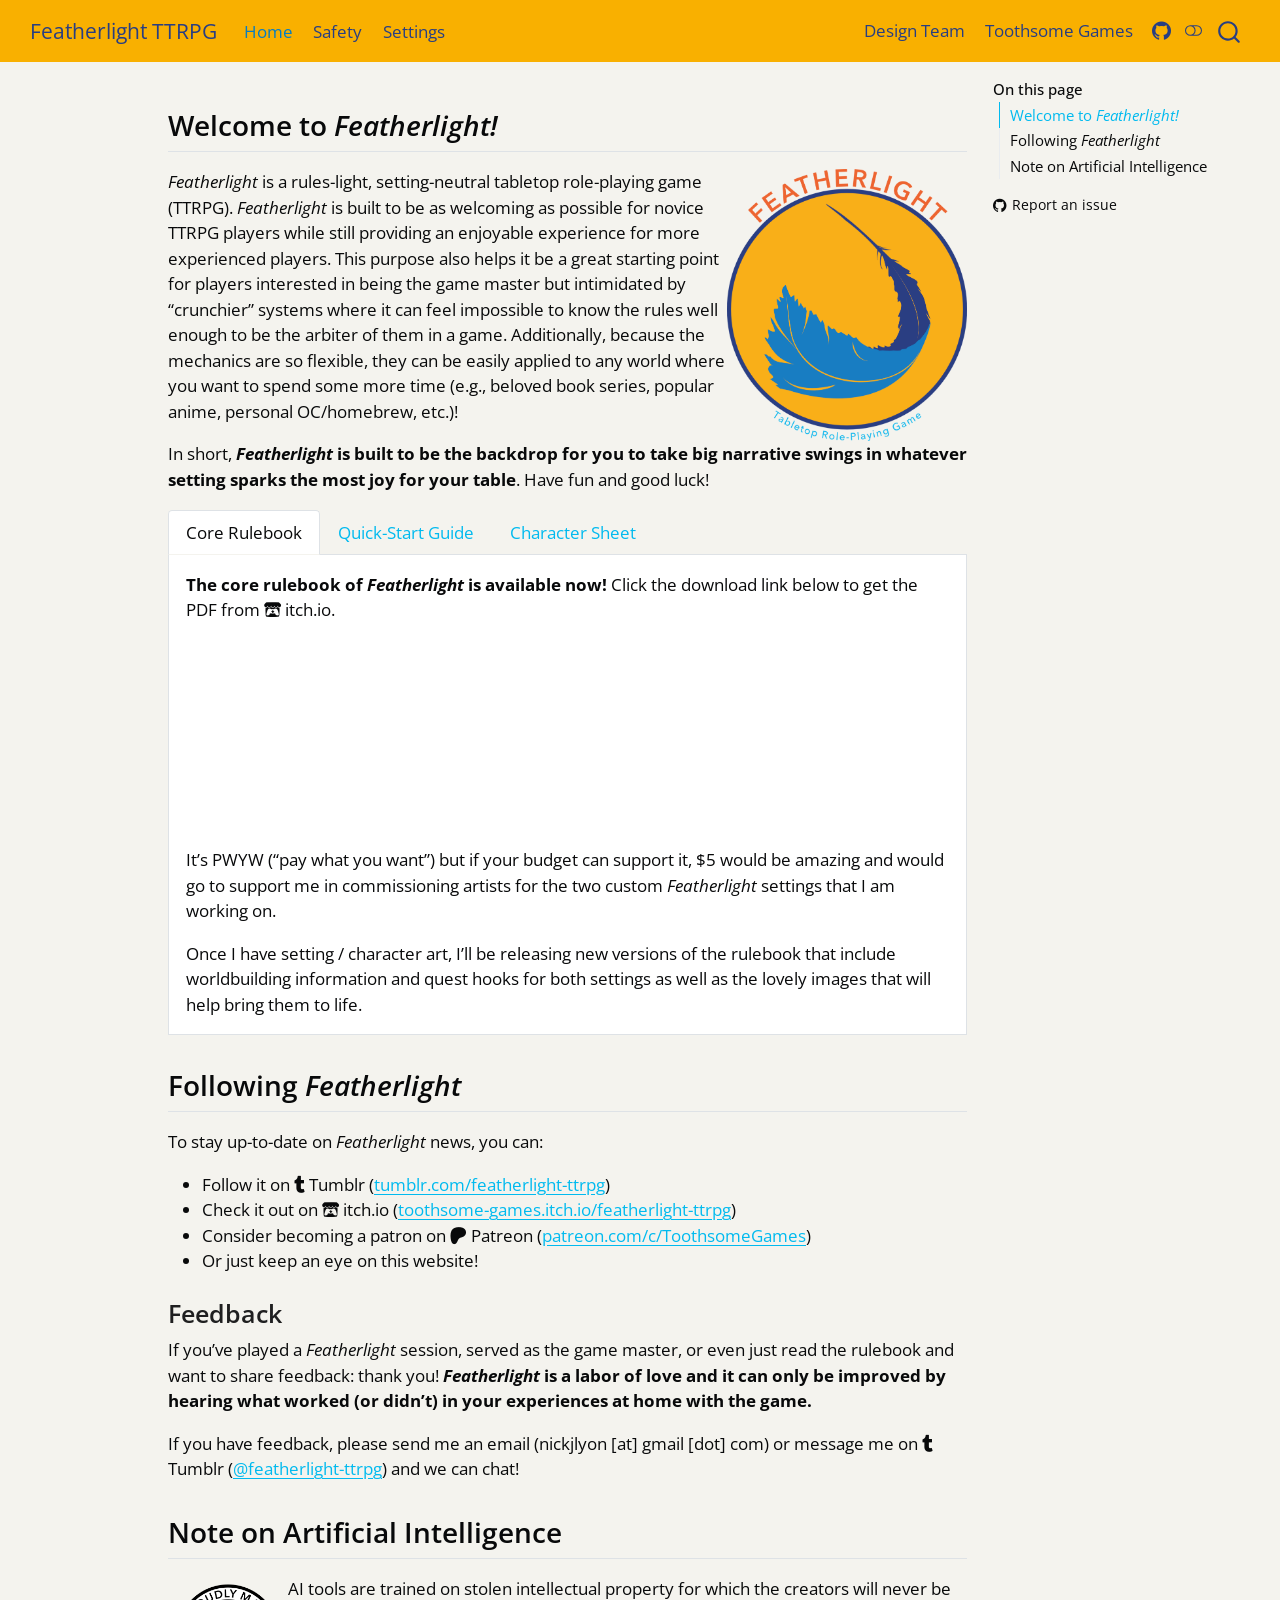
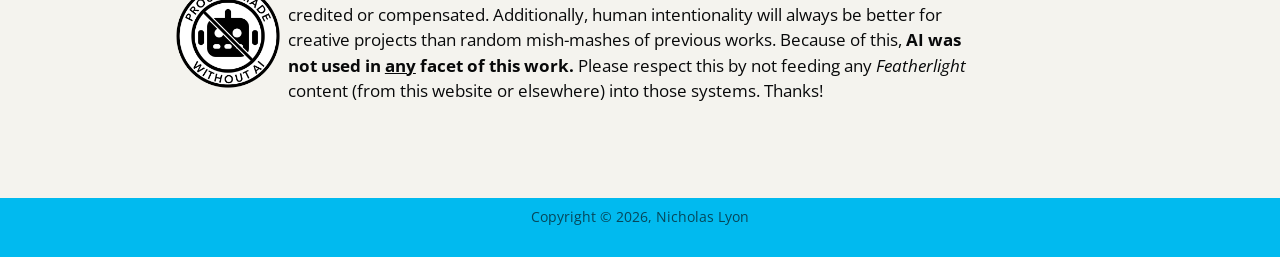
==== commit 0db368ac: "Built site for gh-pages" ====
--- a/index.html
+++ b/index.html
@@ -375,7 +375,7 @@
 </section>
 <section id="note-on-artificial-intelligence" class="level2">
 <h2 class="anchored" data-anchor-id="note-on-artificial-intelligence">Note on Artificial Intelligence</h2>
-<p>AI tools are trained on stolen intellectual property for which the creators will never be credited or compensated. Additionally, human intentionality will always be better for creative projects than random mish-mashes of previous works. Because of this, <strong>AI was not used in <u>any</u> facet of this work.</strong> Please respect this by not feeding any <em>Featherlight</em> content (from this website or elsewhere) into those systems. Thanks!</p>
+<p><img src="images/badge_no-ai.png" alt="Circle with a slash across an emoji robot face. The words 'proudly made without AI' are around the outside edge of the circle" align="left" width="15%"> AI tools are trained on stolen intellectual property for which the creators will never be credited or compensated. Additionally, human intentionality will always be better for creative projects than random mish-mashes of previous works. Because of this, <strong>AI was not used in <u>any</u> facet of this work.</strong> Please respect this by not feeding any <em>Featherlight</em> content (from this website or elsewhere) into those systems. Thanks!</p>
 
 
 </section>
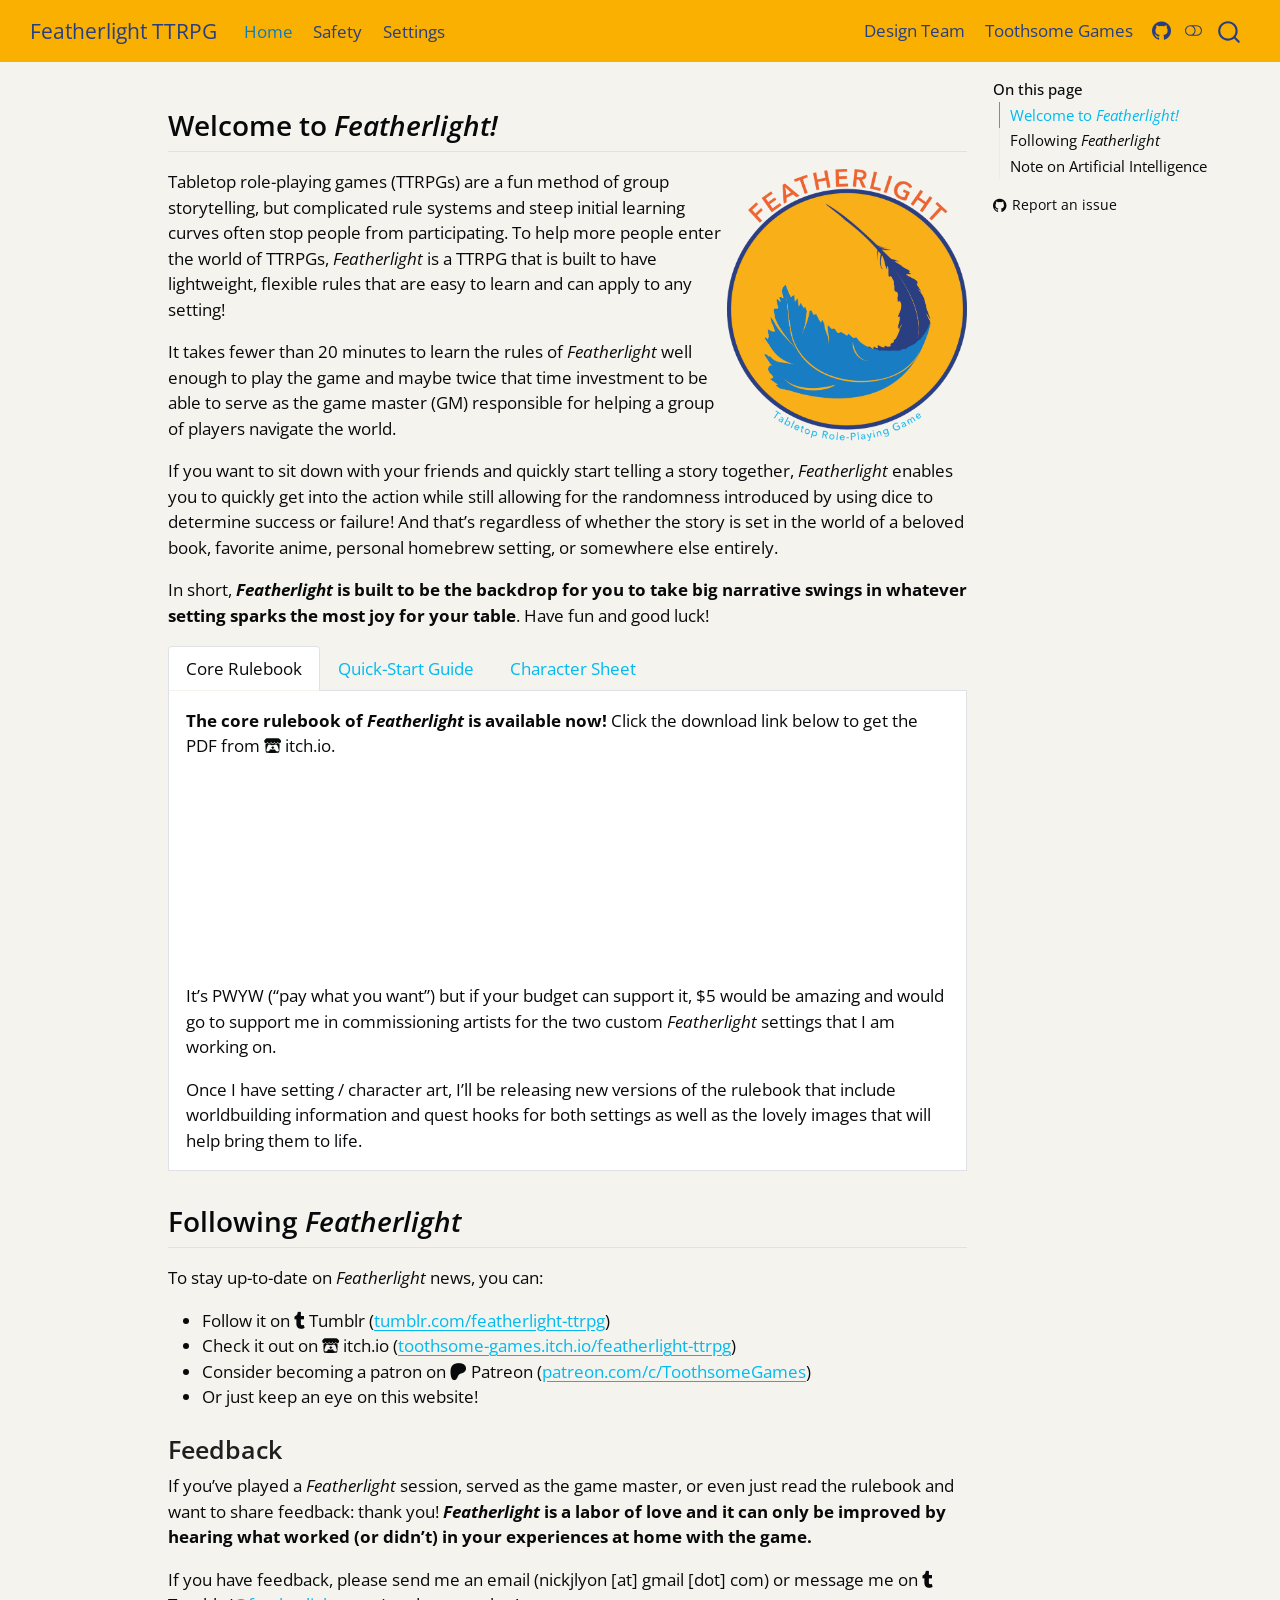
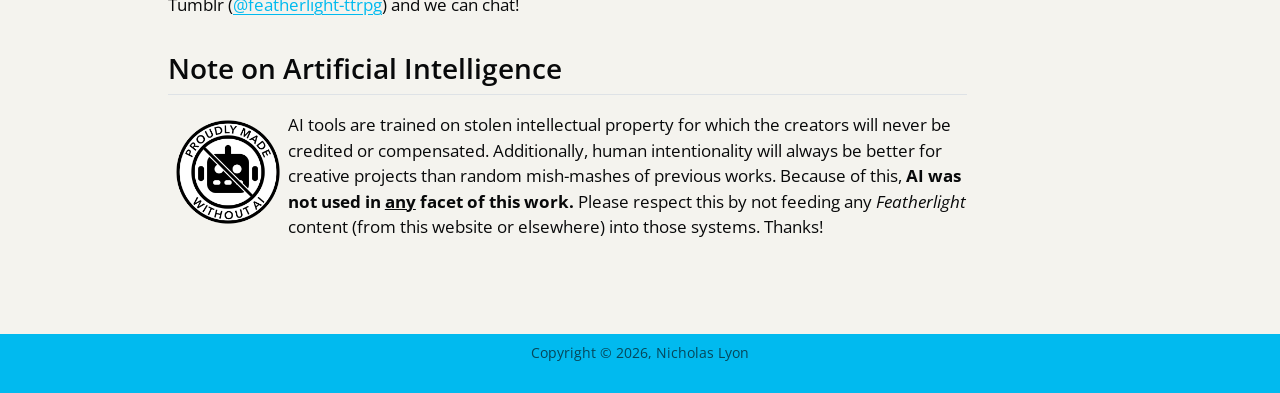
==== commit 730ed361: "Built site for gh-pages" ====
--- a/index.html
+++ b/index.html
@@ -326,7 +326,9 @@
 <section id="welcome-to-featherlight" class="level2">
 <h2 class="anchored" data-anchor-id="welcome-to-featherlight">Welcome to <em>Featherlight!</em></h2>
 <p><img src="images/logo_featherlight-text.png" alt="Featherlight logo--a stylized blue feather on an orange background" width="30%" align="right"></p>
-<p><em>Featherlight</em> is a rules-light, setting-neutral tabletop role-playing game (TTRPG). <em>Featherlight</em> is built to be as welcoming as possible for novice TTRPG players while still providing an enjoyable experience for more experienced players. This purpose also helps it be a great starting point for players interested in being the game master but intimidated by “crunchier” systems where it can feel impossible to know the rules well enough to be the arbiter of them in a game. Additionally, because the mechanics are so flexible, they can be easily applied to any world where you want to spend some more time (e.g., beloved book series, popular anime, personal OC/homebrew, etc.)!</p>
+<p>Tabletop role-playing games (TTRPGs) are a fun method of group storytelling, but complicated rule systems and steep initial learning curves often stop people from participating. To help more people enter the world of TTRPGs, <em>Featherlight</em> is a TTRPG that is built to have lightweight, flexible rules that are easy to learn and can apply to any setting!</p>
+<p>It takes fewer than 20 minutes to learn the rules of <em>Featherlight</em> well enough to play the game and maybe twice that time investment to be able to serve as the game master (GM) responsible for helping a group of players navigate the world.</p>
+<p>If you want to sit down with your friends and quickly start telling a story together, <em>Featherlight</em> enables you to quickly get into the action while still allowing for the randomness introduced by using dice to determine success or failure! And that’s regardless of whether the story is set in the world of a beloved book, favorite anime, personal homebrew setting, or somewhere else entirely.</p>
 <p>In short, <strong><em>Featherlight</em> is built to be the backdrop for you to take big narrative swings in whatever setting sparks the most joy for your table</strong>. Have fun and good luck!</p>
 <div class="tabset-margin-container"></div><div class="panel-tabset">
 <ul class="nav nav-tabs" role="tablist"><li class="nav-item" role="presentation"><a class="nav-link active" id="tabset-1-1-tab" data-bs-toggle="tab" data-bs-target="#tabset-1-1" role="tab" aria-controls="tabset-1-1" aria-selected="true" href="">Core Rulebook</a></li><li class="nav-item" role="presentation"><a class="nav-link" id="tabset-1-2-tab" data-bs-toggle="tab" data-bs-target="#tabset-1-2" role="tab" aria-controls="tabset-1-2" aria-selected="false" href="">Quick-Start Guide</a></li><li class="nav-item" role="presentation"><a class="nav-link" id="tabset-1-3-tab" data-bs-toggle="tab" data-bs-target="#tabset-1-3" role="tab" aria-controls="tabset-1-3" aria-selected="false" href="">Character Sheet</a></li></ul>
@@ -342,18 +344,17 @@
 <p>Once I have setting / character art, I’ll be releasing new versions of the rulebook that include worldbuilding information and quest hooks for both settings as well as the lovely images that will help bring them to life.</p>
 </div>
 <div id="tabset-1-2" class="tab-pane" role="tabpanel" aria-labelledby="tabset-1-2-tab">
-<p>A one-page, ‘quick-start’ guide to Featherlight is also available on <i class="fa-brands fa-itch-io" aria-label="itch-io"></i> itch.io. Check it out for an at-a-glance overview of the fundamental mechanics of Featherlight!</p>
+<p>A one-page, ‘quick-start’ guide to Featherlight is also available on <i class="fa-brands fa-itch-io" aria-label="itch-io"></i> itch.io <em>for free!</em> Check it out for an at-a-glance overview of the fundamental mechanics of Featherlight!</p>
 <p align="center">
 <iframe frameborder="0" src="https://itch.io/embed/4561528?linkback=true&amp;link_color=077DC2&amp;border_color=283E82" width="600" height="167">
 <a href="https://toothsome-games.itch.io/featherlight-quickstart">Featherlight Quick-Start Guide by Toothsome Games</a>
 </iframe>
 </p>
-<p>Just like the rulebook, this guide is PWYW, but if you can afford $2, that would be awesome and–again, just like the rulebook–would go to support the art I’m commissioning for custom Featherlight settings and quest hooks.</p>
-<p>If you like what you see in this guide, consider checking out the full rulebook for useful graphics, more description, and tips for those interested in running a Featherlight game at their table!</p>
+<p>If you like what you see in this guide, consider checking out <a href="https://toothsome-games.itch.io/featherlight-ttrpg">the full rulebook</a> for useful graphics, more description, and tips for those interested in running a Featherlight game at their table!</p>
 </div>
 <div id="tabset-1-3" class="tab-pane" role="tabpanel" aria-labelledby="tabset-1-3-tab">
-<p>You can use any piece of scratch paper as a character sheet for <em>Featherlight</em> but if you’d prefer a more formal character sheet, download one <a href="https://github.com/toothsome-games/featherlight-ttrpg/blob/main/resources/featherlight_character-sheet.png">here</a>. The download icon (<i class="fa-solid fa-download" aria-label="download"></i>) is just above the top right corner of the image.</p>
-<p>If you print this at home, do two sheets per standard piece of paper because the sheet is designed to be the size of a postcard (4x6”) so two should fit nicely on a 8.5x11” piece of paper.</p>
+<p>You can use any piece of scratch paper as a character sheet for <em>Featherlight</em> but if you’d prefer a more formal character sheet, <strong>download one <a href="https://github.com/toothsome-games/featherlight-ttrpg/blob/main/resources/featherlight_character-sheet.png">here</a></strong>. The download icon (<i class="fa-solid fa-download" aria-label="download"></i>) is just above the top right corner of the image after you click that link.</p>
+<p>If you print this at home, do two sheets per standard (US letter) piece of paper because the sheet is designed to be the size of a postcard (4x6”) so two should fit reasonably nicely on a 8.5x11” piece of paper.</p>
 </div>
 </div>
 </div>
